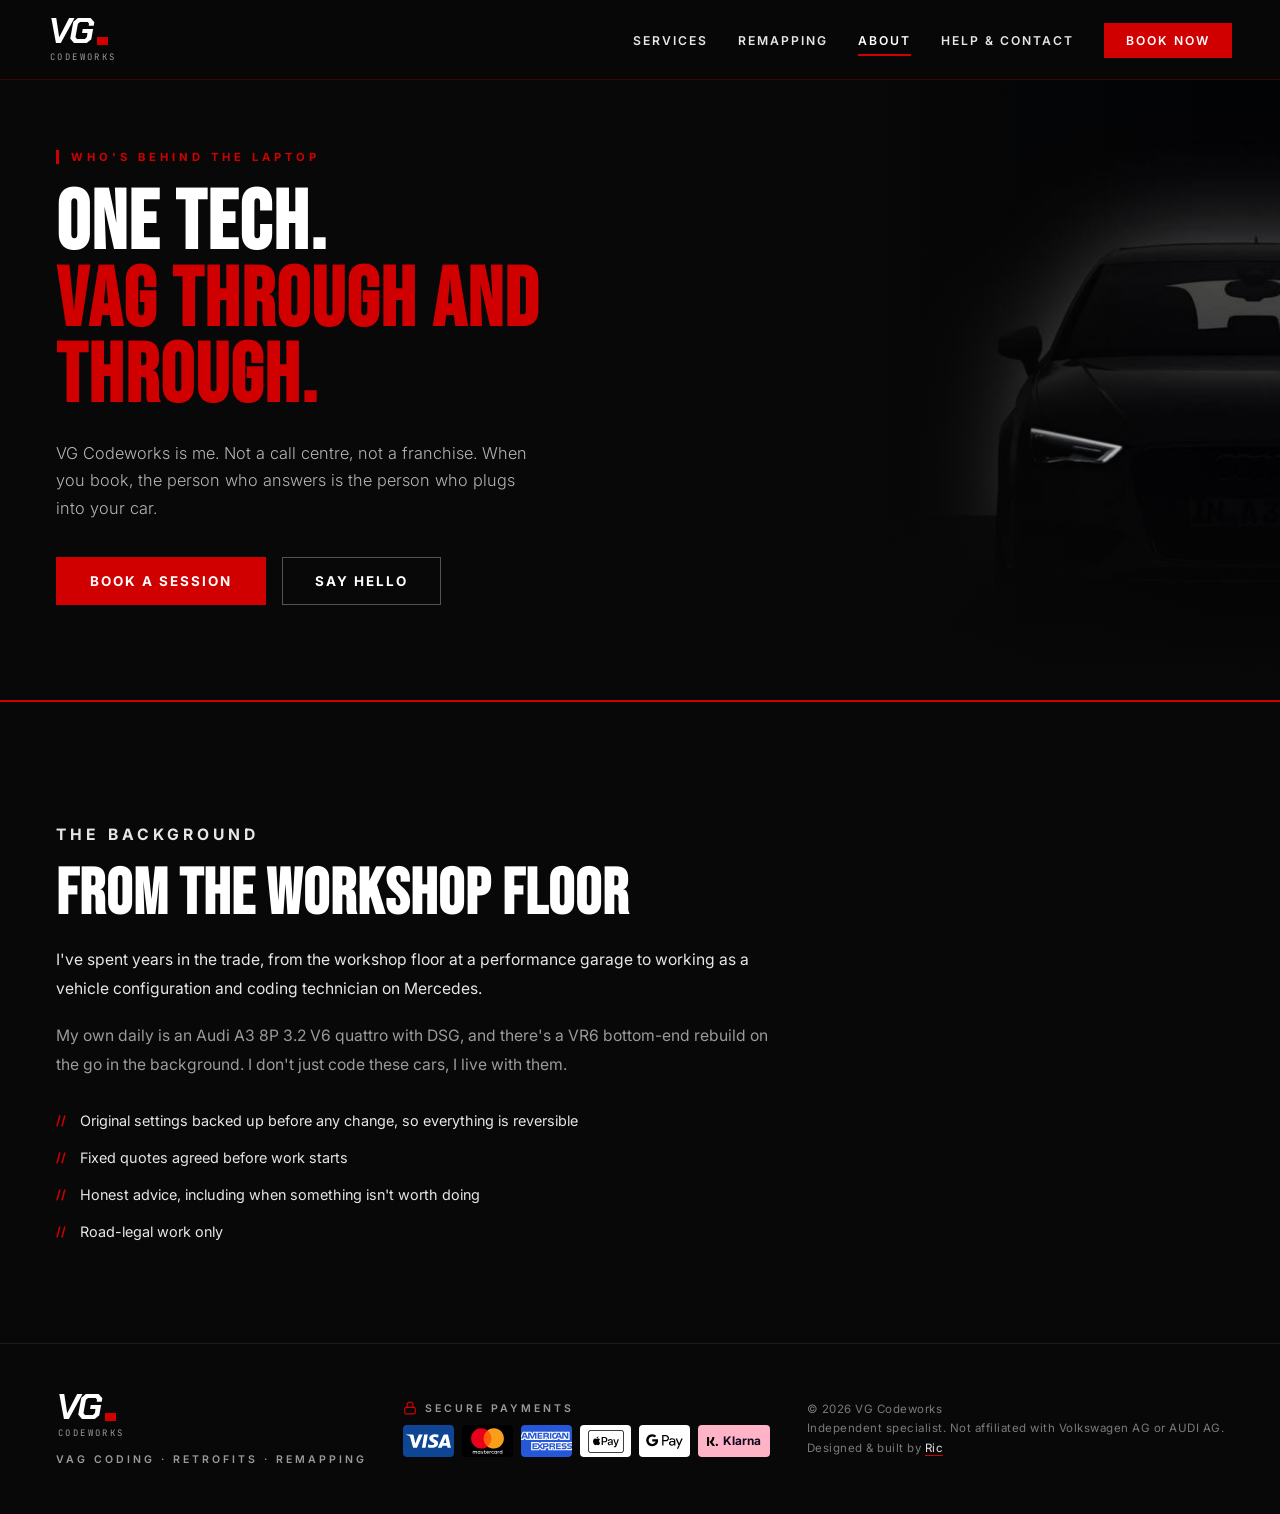
==== about.html @ 69ed5d15 "Add files via upload" ====
<!DOCTYPE html>
<html lang="en-GB">
<head>
<meta charset="UTF-8">
<meta name="viewport" content="width=device-width, initial-scale=1.0">
<title>About | VG Codeworks</title>
<meta name="description" content="One hands-on VAG technician based in Orpington. Workshop and coding background, honest advice, road-legal work only.">
<meta name="theme-color" content="#080808">
<!-- EDIT: replace the domain once purchased -->
<link rel="canonical" href="https://www.vgcodeworks.co.uk/about.html">
<meta property="og:title" content="About | VG Codeworks">
<meta property="og:description" content="One hands-on VAG technician based in Orpington. Workshop and coding background, honest advice, road-legal work only.">
<meta property="og:type" content="website">
<link rel="icon" href="data:image/svg+xml,%3Csvg xmlns='http://www.w3.org/2000/svg' viewBox='0 0 64 64'%3E%3Crect width='64' height='64' fill='%23080808'/%3E%3Ctext x='7' y='45' font-family='Arial Black,Arial' font-weight='900' font-style='italic' font-size='32' letter-spacing='-2' fill='%23fff'%3EVG%3C/text%3E%3Crect x='49' y='38' width='9' height='7' fill='%23d10000'/%3E%3C/svg%3E">
<link rel="preconnect" href="https://fonts.googleapis.com">
<link rel="preconnect" href="https://fonts.gstatic.com" crossorigin>
<link href="https://fonts.googleapis.com/css2?family=Bebas+Neue&family=Chakra+Petch:ital,wght@1,700&family=Inter:wght@300;400;600;700&family=JetBrains+Mono:wght@500&display=swap" rel="stylesheet">
<link rel="stylesheet" href="styles.css">
</head>
<body>

<nav>
  <a href="index.html" class="logo" aria-label="VG Codeworks home"><span class="logo-mark">VG<i></i></span><span class="logo-word">CODEWORKS</span></a>
  <button class="menu-btn" aria-expanded="false" aria-controls="nav-links">Menu</button>
  <ul class="nav-links" id="nav-links">
    <li><a href="services.html">Services</a></li>
    <li><a href="remapping.html">Remapping</a></li>
    <li><a href="about.html" aria-current="page">About</a></li>
    <li><a href="contact.html">Help &amp; Contact</a></li>
    <li><a href="book.html" class="nav-cta">Book Now</a></li>
  </ul>
</nav>

<main>
<header class="page-hero portrait" style="background-image: url('images/garage-silhouette.jpg'); background-position: right center">
  <div class="page-hero-inner">
    <div class="eyebrow">Who's Behind The Laptop</div>
    <h1 class="hero-title">ONE TECH.<br><span class="r">VAG THROUGH AND THROUGH.</span></h1>
    <p class="hero-sub">VG Codeworks is me. Not a call centre, not a franchise. When you book, the person who answers is the person who plugs into your car.</p>
    <div class="hero-actions"><a href="book.html" class="btn btn-primary">Book a Session</a><a href="contact.html" class="btn btn-ghost">Say Hello</a></div>
  </div>
</header>

<section class="bg-black">
  <div class="prose reveal">
    <p class="kicker">The Background</p>
    <h2 class="section-title">From the Workshop Floor</h2>
    <!-- EDIT: add a photo of you and your A3 here when you have one -->
    <p>I've spent years in the trade, from the workshop floor at a performance garage to working as a vehicle configuration and coding technician on Mercedes.</p>
    <p class="muted">My own daily is an Audi A3 8P 3.2 V6 quattro with DSG, and there's a VR6 bottom-end rebuild on the go in the background. I don't just code these cars, I live with them.</p>
    <ul class="creds">
      <li>Original settings backed up before any change, so everything is reversible</li>
      <li>Fixed quotes agreed before work starts</li>
      <li>Honest advice, including when something isn't worth doing</li>
      <li>Road-legal work only</li>
    </ul>
  </div>
</section>
</main>

<footer>
  <div>
    <a href="index.html" class="logo" aria-label="VG Codeworks home"><span class="logo-mark">VG<i></i></span><span class="logo-word">CODEWORKS</span></a>
    <div class="footer-tagline">VAG Coding · Retrofits · Remapping</div>
  </div>
  <!-- EDIT: only list the methods switched on in your Stripe account -->
  <div class="footer-pay">
    <p class="footer-pay-label"><svg viewBox="0 0 24 24" aria-hidden="true"><rect x="3" y="11" width="18" height="11" rx="2"/><path d="M7 11V7a5 5 0 0 1 10 0v4"/></svg>Secure payments</p>
    <ul class="pay-chips" aria-label="Accepted payment methods">
      <li><img class="pay-card" src="images/pay/visa.svg" alt="Visa" width="51" height="32"></li>
      <li><img class="pay-card" src="images/pay/mastercard.svg" alt="Mastercard" width="51" height="32"></li>
      <li><img class="pay-card" src="images/pay/amex.svg" alt="American Express" width="51" height="32"></li>
      <li class="pay-chip"><img src="images/pay/applepay.svg" alt="Apple Pay" width="36" height="23"></li>
      <li class="pay-chip gpay"><img src="images/pay/googlepay.svg" alt="Google Pay" width="38" height="15"></li>
      <li class="pay-chip klarna"><img src="images/pay/klarna.svg" alt="" width="12" height="12">Klarna</li>
    </ul>
  </div>
  <div class="footer-copy">© <span class="yr"></span> VG Codeworks<br>Independent specialist. Not affiliated with Volkswagen AG or AUDI AG.<br>Designed &amp; built by <a href="https://ric-lee.co.uk" target="_blank" rel="noopener">Ric</a></div>
</footer>

<script src="main.js"></script>
</body>
</html>
---- styles.css ----
/* VG Codeworks — shared styles */
*, *::before, *::after { box-sizing: border-box; margin: 0; padding: 0; }

:root {
  --black: #080808;
  --charcoal: #121212;
  --mid: #1b1b1b;
  --line: #262626;
  --red: #d10000;
  --red-bright: #ff1a1a;
  --white: #ffffff;
  --grey: #9a9a9a;
  --light: #e6e6e6;
  --mono: 'JetBrains Mono', ui-monospace, monospace;
}

html { scroll-behavior: smooth; }
body { background: var(--black); color: var(--white); font-family: 'Inter', system-ui, sans-serif; overflow-x: hidden; -webkit-font-smoothing: antialiased; }
a { color: inherit; }
img { max-width: 100%; display: block; }
:focus-visible { outline: 2px solid var(--red); outline-offset: 3px; }

/* ── LOGO: italic VG + cursor, CODEWORKS underneath ── */
.logo { display: inline-flex; flex-direction: column; align-items: flex-start; gap: 6px; text-decoration: none; color: var(--white); }
.logo-mark { display: inline-flex; align-items: flex-end; gap: 5px; font-family: 'Chakra Petch', sans-serif; font-weight: 700; font-style: italic; font-size: 2.3rem; line-height: 0.78; letter-spacing: -2px; }
.logo-mark i { display: inline-block; width: 11px; height: 8px; background: var(--red); animation: blink 1.1s steps(1) infinite; }
.logo-word { font-family: var(--mono); font-size: 0.56rem; letter-spacing: 2.4px; color: var(--grey); padding-left: 2px; }
@keyframes blink { 50% { opacity: 0; } }

/* ── NAV ── */
nav {
  position: fixed; top: 0; left: 0; right: 0; z-index: 100;
  display: flex; align-items: center; justify-content: space-between;
  padding: 16px 48px;
  background: rgba(8,8,8,0.9); backdrop-filter: blur(12px);
  border-bottom: 1px solid rgba(209,0,0,0.25);
}
.nav-links { display: flex; gap: 30px; list-style: none; align-items: center; }
.nav-links a { color: var(--light); text-decoration: none; font-size: 0.76rem; font-weight: 600; letter-spacing: 2px; text-transform: uppercase; transition: color 0.2s; padding: 6px 0; border-bottom: 2px solid transparent; }
.nav-links a:hover { color: var(--red); }
.nav-links a[aria-current="page"] { color: var(--white); border-bottom-color: var(--red); }
.nav-links a.nav-cta { background: var(--red); color: var(--white); padding: 10px 22px; border: none; }
.nav-links a.nav-cta:hover { background: var(--red-bright); }
.menu-btn { display: none; background: none; border: 1px solid #333; color: var(--white); padding: 10px 14px; font: 600 0.75rem 'Inter'; letter-spacing: 2px; text-transform: uppercase; cursor: pointer; }

/* ── BUTTONS ── */
.btn { display: inline-block; text-decoration: none; cursor: pointer; border: none; font: 700 0.84rem 'Inter', sans-serif; letter-spacing: 2px; text-transform: uppercase; padding: 16px 34px; transition: background 0.2s, transform 0.15s, border-color 0.2s, color 0.2s; }
.btn-primary { background: var(--red); color: var(--white); }
.btn-primary:hover { background: var(--red-bright); transform: translateY(-2px); }
.btn-ghost { background: transparent; color: var(--white); border: 1px solid rgba(255,255,255,0.3); padding: 15px 32px; }
.btn-ghost:hover { border-color: var(--red); color: var(--red); }
.btn-dark { background: var(--black); color: var(--white); }
.btn-dark:hover { background: #1c1c1c; }

/* ── SHARED TEXT ── */
.eyebrow { display: inline-block; font-size: 0.7rem; font-weight: 700; letter-spacing: 4px; text-transform: uppercase; color: var(--red); border-left: 3px solid var(--red); padding-left: 12px; margin-bottom: 22px; }
.hero-title { font-family: 'Bebas Neue', sans-serif; font-size: clamp(3.6rem, 8vw, 7.2rem); line-height: 0.92; letter-spacing: 2px; margin-bottom: 24px; }
.hero-title .r { color: var(--red); }
.hero-sub { font-size: 1.02rem; font-weight: 300; color: #b5b5b5; max-width: 480px; line-height: 1.7; margin-bottom: 34px; }
.hero-actions { display: flex; gap: 16px; flex-wrap: wrap; }
.hero-meta { display: flex; gap: 22px; flex-wrap: wrap; margin-top: 36px; font-size: 0.74rem; font-weight: 600; letter-spacing: 1.5px; text-transform: uppercase; color: var(--grey); }
.hero-meta span::before { content: '■ '; color: var(--red); font-size: 0.6rem; vertical-align: 2px; }

section { padding: 100px 56px; }
.section-header { margin-bottom: 56px; max-width: 760px; }
.kicker { font-size: 0.68rem; font-weight: 700; letter-spacing: 4px; text-transform: uppercase; color: var(--red); margin-bottom: 14px; }
.section-title { font-family: 'Bebas Neue', sans-serif; font-size: clamp(2.8rem, 5vw, 4.6rem); letter-spacing: 1px; line-height: 1; }
.section-lead { color: var(--grey); font-size: 0.95rem; line-height: 1.75; margin-top: 18px; }

/* ── HOME HERO: one fixed full-bleed image ── */
.hero { position: relative; min-height: 100vh; display: flex; align-items: center; overflow: hidden; background-color: var(--black); background-size: cover; background-repeat: no-repeat; }
.hero::before {
  content: ''; position: absolute; inset: 0;
  background:
    linear-gradient(90deg, rgba(8,8,8,0.96) 0%, rgba(8,8,8,0.82) 34%, rgba(8,8,8,0.25) 68%, rgba(8,8,8,0.1) 100%),
    linear-gradient(0deg, #080808 0%, rgba(8,8,8,0) 28%);
}
.hero-inner { position: relative; z-index: 2; width: 100%; max-width: 760px; padding: 130px 56px 90px; }

/* ── INNER PAGE HERO: full-width background image ── */
.page-hero {
  position: relative; min-height: 78vh; display: flex; align-items: center; overflow: hidden;
  padding: 140px 56px 90px;
  background-color: var(--black); background-size: cover; background-repeat: no-repeat;
  border-bottom: 2px solid var(--red);
}
/* Portrait photos: full height on the right, so they stay sharp on wide screens */
.page-hero.portrait { background-size: auto 100%; }
.page-hero::before {
  content: ''; position: absolute; inset: 0;
  background:
    linear-gradient(90deg, rgba(8,8,8,0.97) 0%, rgba(8,8,8,0.86) 36%, rgba(8,8,8,0.35) 68%, rgba(8,8,8,0.12) 100%),
    linear-gradient(0deg, rgba(8,8,8,0.9) 0%, rgba(8,8,8,0) 32%);
}
.page-hero.portrait::before {
  background:
    linear-gradient(90deg, rgba(8,8,8,1) 0%, rgba(8,8,8,0.97) 62%, rgba(8,8,8,0.6) 76%, rgba(8,8,8,0.08) 94%),
    linear-gradient(0deg, rgba(8,8,8,0.9) 0%, rgba(8,8,8,0) 32%);
}
.page-hero-inner { position: relative; z-index: 2; max-width: 720px; }
.page-hero .hero-title { font-size: clamp(3.2rem, 6.5vw, 6rem); }

/* ── IMAGE BAND: full-width section with a photo behind ── */
.img-band { position: relative; padding: 110px 56px; background-color: var(--black); background-size: cover; background-repeat: no-repeat; display: flex; align-items: center; justify-content: space-between; gap: 40px; flex-wrap: wrap; overflow: hidden; }
.img-band::before { content: ''; position: absolute; inset: 0; background: linear-gradient(90deg, rgba(8,8,8,0.94) 0%, rgba(8,8,8,0.78) 50%, rgba(120,0,0,0.55) 100%); }
.img-band > * { position: relative; z-index: 1; }
.band-title { font-family: 'Bebas Neue', sans-serif; font-size: clamp(2.4rem, 4vw, 4.4rem); line-height: 1; letter-spacing: 1px; }
.band-title span { color: var(--red); }
.band-sub { font-size: 0.92rem; color: rgba(255,255,255,0.8); margin-top: 12px; font-weight: 300; }

/* ── BRANDS STRIP ── */
.brands { background: var(--charcoal); border-top: 2px solid var(--red); border-bottom: 1px solid #1d1d1d; padding: 20px 56px; display: flex; align-items: center; gap: 18px; flex-wrap: wrap; }
.brands-label { font-size: 0.65rem; font-weight: 700; letter-spacing: 3px; text-transform: uppercase; color: var(--grey); }
.brand-tags { display: flex; gap: 10px; flex-wrap: wrap; }
.brand-tag { font-size: 0.72rem; font-weight: 700; letter-spacing: 2px; text-transform: uppercase; color: var(--light); padding: 4px 12px; border: 1px solid #333; }

/* ── CARDS ── */
.services-grid { display: grid; grid-template-columns: repeat(auto-fit, minmax(250px, 1fr)); gap: 2px; }
.service-card { background: var(--charcoal); padding: 44px 34px; border-top: 3px solid transparent; position: relative; overflow: hidden; transition: border-color 0.25s, background 0.25s; text-decoration: none; display: block; }
.service-card::before { content: ''; position: absolute; bottom: 0; left: 0; width: 0; height: 2px; background: var(--red); transition: width 0.3s ease; }
.service-card:hover { border-color: var(--red); background: #171717; }
.service-card:hover::before { width: 100%; }
.service-number { font-family: 'Bebas Neue', sans-serif; font-size: 3.4rem; color: rgba(209,0,0,0.22); line-height: 1; margin-bottom: 14px; }
.service-name { font-family: 'Bebas Neue', sans-serif; font-size: 1.9rem; letter-spacing: 1px; margin-bottom: 12px; }
.service-desc { font-size: 0.86rem; color: var(--grey); line-height: 1.75; }
.service-tag { display: inline-block; margin-top: 20px; font-size: 0.65rem; font-weight: 700; letter-spacing: 2px; text-transform: uppercase; color: var(--red); }

/* Coding menu */
.menu-grid { display: grid; grid-template-columns: repeat(auto-fit, minmax(300px, 1fr)); gap: 24px; }
.menu-col { background: var(--black); border: 1px solid var(--line); padding: 30px 28px; }
.menu-col h3 { font-family: 'Bebas Neue', sans-serif; font-size: 1.6rem; letter-spacing: 1px; margin-bottom: 16px; display: flex; justify-content: space-between; align-items: baseline; }
.menu-col h3 small { font-family: 'Inter'; font-size: 0.62rem; letter-spacing: 2px; color: var(--red); font-weight: 700; }
.menu-list { list-style: none; }
.menu-list li { display: flex; justify-content: space-between; align-items: flex-start; gap: 14px; padding: 12px 0; border-bottom: 1px dashed #262626; font-size: 0.88rem; color: var(--light); }
.menu-list li:last-child { border-bottom: none; }
.menu-list li > span:first-child { display: flex; flex-direction: column; gap: 3px; }
.menu-list li small { font-size: 0.75rem; color: var(--grey); line-height: 1.45; }
.menu-list .price { font-family: var(--mono); font-size: 0.82rem; color: var(--white); white-space: nowrap; padding-top: 1px; }
.menu-note { margin-top: 28px; font-size: 0.8rem; color: var(--grey); line-height: 1.7; }

/* Stages */
.stages-grid { display: grid; grid-template-columns: repeat(2, minmax(0, 1fr)); gap: 24px; }
.stage-card { background: var(--mid); padding: 40px 34px; position: relative; border-left: 3px solid var(--red); transition: transform 0.2s; }
.stage-card:hover { transform: translateY(-4px); }
.stage-label { font-family: 'Bebas Neue', sans-serif; font-size: 4rem; color: rgba(255,255,255,0.06); position: absolute; top: 12px; right: 22px; line-height: 1; }
.stage-badge { display: inline-block; background: var(--red); font-size: 0.65rem; font-weight: 700; letter-spacing: 3px; text-transform: uppercase; padding: 4px 12px; margin-bottom: 18px; }
.stage-title { font-family: 'Bebas Neue', sans-serif; font-size: 2rem; margin-bottom: 12px; letter-spacing: 1px; }
.stage-desc { font-size: 0.86rem; color: var(--grey); line-height: 1.75; }
.stage-gains { margin-top: 20px; display: flex; flex-direction: column; gap: 6px; }
.stage-gain { font-size: 0.8rem; font-weight: 600; color: var(--red); }
.notice { margin-top: 32px; background: var(--charcoal); border: 1px solid var(--line); border-left: 3px solid var(--red); padding: 22px 26px; font-size: 0.86rem; color: var(--light); line-height: 1.75; }
.notice strong { color: var(--white); }

/* Process */
.steps { display: grid; grid-template-columns: repeat(4, minmax(0, 1fr)); gap: 2px; counter-reset: step; }
.step { background: var(--charcoal); padding: 34px 28px; counter-increment: step; }
.step::before { content: '0' counter(step); display: block; font-family: 'Bebas Neue'; font-size: 2.6rem; color: var(--red); line-height: 1; margin-bottom: 14px; }
.step h3 { font-family: 'Bebas Neue'; font-size: 1.45rem; font-weight: 400; letter-spacing: 1px; margin-bottom: 8px; }
.step p { font-size: 0.84rem; color: var(--grey); line-height: 1.7; }

/* About */
.prose p { color: var(--light); font-size: 0.98rem; line-height: 1.85; margin-top: 18px; max-width: 720px; }
.prose p.muted { color: var(--grey); }
.creds { list-style: none; margin-top: 30px; display: flex; flex-direction: column; gap: 14px; }
.creds li { display: flex; gap: 14px; font-size: 0.9rem; color: var(--light); line-height: 1.6; }
.creds li::before { content: '//'; color: var(--red); font-weight: 700; font-size: 0.78rem; padding-top: 2px; flex-shrink: 0; }

/* Book & pay */
.book-grid { display: grid; grid-template-columns: repeat(auto-fit, minmax(270px, 1fr)); gap: 24px; }
.book-card { background: var(--black); border: 1px solid var(--line); padding: 32px 28px; display: flex; flex-direction: column; gap: 14px; transition: border-color 0.2s; }
.book-card:hover { border-color: var(--red); }
.book-card.featured { border-top: 3px solid var(--red); }
.book-meta { display: flex; justify-content: space-between; font-family: var(--mono); font-size: 0.72rem; letter-spacing: 1px; color: var(--grey); }
.book-card h3 { font-family: 'Bebas Neue', sans-serif; font-weight: 400; font-size: 2rem; letter-spacing: 1px; line-height: 1; }
.book-price { font-family: 'Bebas Neue', sans-serif; font-size: 2.6rem; color: var(--red); line-height: 1; }
.book-price small { font-family: 'Inter'; font-size: 0.75rem; color: var(--grey); letter-spacing: 0.5px; margin-left: 6px; }
.book-card ul { list-style: none; display: flex; flex-direction: column; gap: 8px; flex-grow: 1; }
.book-card li { font-size: 0.86rem; color: var(--light); line-height: 1.5; display: flex; gap: 10px; }
.book-card li::before { content: '//'; color: var(--red); font-weight: 700; font-size: 0.75rem; flex-shrink: 0; padding-top: 2px; }
.book-card .btn { text-align: center; margin-top: 6px; }
.book-flag { align-self: flex-start; background: var(--red); color: var(--white); font-size: 0.62rem; font-weight: 700; letter-spacing: 2px; text-transform: uppercase; padding: 4px 10px; }
.sub-head { font-family: 'Bebas Neue', sans-serif; font-weight: 400; font-size: 1.7rem; letter-spacing: 1px; color: var(--light); margin: 0 0 20px; }
.book-grid + .sub-head { margin-top: 56px; }
.pay-trust { margin-top: 32px; display: flex; flex-wrap: wrap; gap: 14px 32px; align-items: center; font-size: 0.84rem; color: var(--grey); }
.pay-trust span { display: inline-flex; align-items: center; gap: 8px; }
.pay-trust svg { width: 18px; height: 18px; stroke: var(--red); fill: none; stroke-width: 2; flex-shrink: 0; }
.pay-methods { margin-top: 18px; }

/* Reviews */
.reviews-wrap { display: grid; grid-template-columns: 1.2fr 0.8fr; gap: 24px; }
.review-empty { background: var(--black); border: 1px dashed #333; padding: 40px 34px; }
.review-empty h3 { font-family: 'Bebas Neue'; font-weight: 400; font-size: 2rem; letter-spacing: 1px; margin-bottom: 10px; }
.review-empty p { color: var(--grey); font-size: 0.9rem; line-height: 1.75; }
.review-side { background: var(--black); border-top: 2px solid var(--red); padding: 34px 30px; display: flex; flex-direction: column; justify-content: space-between; gap: 22px; }
.review-side p { font-size: 0.9rem; color: var(--light); line-height: 1.7; }

/* FAQ */
.faq-list { max-width: 860px; border-top: 1px solid var(--line); }
details { border-bottom: 1px solid var(--line); }
summary { cursor: pointer; list-style: none; padding: 22px 0; display: flex; justify-content: space-between; gap: 20px; font-weight: 600; font-size: 0.98rem; }
summary::-webkit-details-marker { display: none; }
summary::after { content: '+'; color: var(--red); font-size: 1.4rem; line-height: 1; transition: transform 0.2s; }
details[open] summary::after { transform: rotate(45deg); }
details p { color: var(--grey); font-size: 0.92rem; line-height: 1.8; padding: 0 0 24px; max-width: 760px; }

/* Contact */
.contact { display: grid; grid-template-columns: minmax(0, 0.9fr) minmax(0, 1.1fr); gap: 72px; align-items: start; }
.contact-detail { display: flex; gap: 18px; margin-top: 30px; align-items: flex-start; }
.contact-icon { width: 44px; height: 44px; background: var(--red); display: flex; align-items: center; justify-content: center; flex-shrink: 0; }
.contact-icon svg { width: 20px; height: 20px; stroke: #fff; fill: none; stroke-width: 2; }
.contact-detail-text { font-size: 0.9rem; color: var(--grey); line-height: 1.6; }
.contact-detail-text strong { display: block; color: var(--white); font-weight: 600; margin-bottom: 2px; }
.contact-detail-text a { color: var(--light); text-decoration: none; }
.contact-detail-text a:hover { color: var(--red); }
form { display: flex; flex-direction: column; gap: 16px; }
.form-row { display: grid; grid-template-columns: 1fr 1fr; gap: 16px; }
.field { display: flex; flex-direction: column; gap: 6px; }
.field label { font-size: 0.68rem; font-weight: 700; letter-spacing: 2px; text-transform: uppercase; color: var(--grey); }
.field input, .field select, .field textarea { background: var(--black); border: 1px solid #2a2a2a; color: var(--white); padding: 14px 16px; font: 0.9rem 'Inter', sans-serif; outline: none; transition: border-color 0.2s; -webkit-appearance: none; border-radius: 0; }
.field input:focus, .field select:focus, .field textarea:focus { border-color: var(--red); }
.field select option { background: #1a1a1a; }
.field textarea { resize: vertical; min-height: 120px; }
.form-status { font-size: 0.84rem; color: var(--grey); min-height: 1.2em; }
.hp { position: absolute; left: -9999px; }

/* Section backgrounds */
.bg-black { background: var(--black); }
.bg-charcoal { background: var(--charcoal); }

/* ── FOOTER ── */
footer { background: var(--black); border-top: 1px solid #1c1c1c; padding: 48px 56px; display: flex; align-items: center; justify-content: space-between; flex-wrap: wrap; gap: 28px; }
.footer-tagline { font-size: 0.66rem; font-weight: 600; letter-spacing: 3px; text-transform: uppercase; color: var(--grey); margin-top: 14px; }
/* Accepted payments */
.footer-pay { display: flex; flex-direction: column; gap: 10px; }
.footer-pay-label { display: flex; align-items: center; gap: 8px; font-size: 0.66rem; font-weight: 600; letter-spacing: 3px; text-transform: uppercase; color: var(--grey); }
.footer-pay-label svg { width: 14px; height: 14px; stroke: var(--red); fill: none; stroke-width: 2; }
.pay-chips { list-style: none; display: flex; flex-wrap: wrap; gap: 8px; }
.pay-card { display: block; width: 51px; height: 32px; border-radius: 4px; }
.pay-chip {
  display: inline-flex; align-items: center; justify-content: center; gap: 5px;
  width: 51px; height: 32px; background: #ffffff; border-radius: 4px;
}
.pay-chip img { display: block; height: 23px; width: auto; }
.pay-chip.gpay img { height: 15px; }
.pay-chip.klarna { background: #ffb3c7; width: auto; padding: 0 9px; font-family: 'Inter', sans-serif; font-size: 0.74rem; font-weight: 700; color: #0b051d; }
.pay-chip.klarna img { height: 11px; }
.footer-copy { font-size: 0.72rem; color: #7a7a7a; letter-spacing: 0.5px; line-height: 1.7; }
.footer-copy a { color: var(--light); text-decoration: none; border-bottom: 1px solid var(--red); }
.footer-copy a:hover { color: var(--red); }

/* Reveal on scroll */
.reveal { opacity: 0; transform: translateY(18px); transition: opacity 0.6s ease, transform 0.6s ease; }
.reveal.in { opacity: 1; transform: none; }

/* ── RESPONSIVE ── */
@media (max-width: 960px) {
  nav { padding: 12px 20px; }
  .menu-btn { display: block; }
  .nav-links { display: none; position: absolute; top: 100%; left: 0; right: 0; flex-direction: column; gap: 0; background: #0b0b0b; border-bottom: 1px solid var(--line); }
  .nav-links.open { display: flex; }
  .nav-links li { width: 100%; }
  .nav-links a, .nav-links a.nav-cta { display: block; padding: 16px 20px; border: none; border-top: 1px solid #1a1a1a; }
  .nav-links a[aria-current="page"] { border-left: 3px solid var(--red); }
  .hero { align-items: flex-end; }
  .hero::before { background: linear-gradient(0deg, rgba(8,8,8,0.97) 0%, rgba(8,8,8,0.85) 45%, rgba(8,8,8,0.3) 100%); }
  .hero-inner { padding: 120px 20px 64px; }
  .page-hero { min-height: 86vh; align-items: flex-end; padding: 120px 20px 64px; }
  .page-hero.portrait { background-size: cover; background-position: center !important; }
  .page-hero::before, .page-hero.portrait::before { background: linear-gradient(0deg, rgba(8,8,8,0.97) 0%, rgba(8,8,8,0.85) 45%, rgba(8,8,8,0.3) 100%); }
  .brands, section, .img-band, footer { padding-left: 20px; padding-right: 20px; }
  section, .img-band { padding-top: 72px; padding-bottom: 72px; }
  .stages-grid, .contact, .reviews-wrap { grid-template-columns: 1fr; gap: 40px; }
  .steps { grid-template-columns: 1fr 1fr; }
  .form-row { grid-template-columns: 1fr; }
  .img-band { flex-direction: column; align-items: flex-start; }
  .img-band::before { background: rgba(8,8,8,0.85); }
  footer { flex-direction: column; align-items: flex-start; }
}
@media (max-width: 520px) { .steps { grid-template-columns: 1fr; } }
@media (prefers-reduced-motion: reduce) {
  *, *::before, *::after { transition: none !important; animation: none !important; }
  .reveal { opacity: 1; transform: none; }
  html { scroll-behavior: auto; }
}

/* ── Contact channels ── */
.contact-icon svg.fill { fill: #fff; stroke: none; }
.channel-pick { border: none; margin: 0 0 4px; padding: 0; }
.channel-pick legend { font-size: 0.68rem; font-weight: 700; letter-spacing: 2px; text-transform: uppercase; color: var(--grey); margin-bottom: 8px; }
.channel-options { display: grid; grid-template-columns: repeat(3, minmax(0, 1fr)); gap: 8px; }
.channel { position: relative; cursor: pointer; }
.channel input { position: absolute; opacity: 0; inset: 0; margin: 0; cursor: pointer; }
.channel span {
  display: flex; align-items: center; justify-content: center; gap: 8px; min-height: 48px; padding: 0 10px;
  background: var(--black); border: 1px solid #2a2a2a; color: var(--light);
  font-size: 0.82rem; font-weight: 600; letter-spacing: 0.5px; transition: border-color 0.2s, background 0.2s;
}
.channel span svg { width: 18px; height: 18px; flex-shrink: 0; fill: none; stroke: currentColor; stroke-width: 2; }
.channel span svg.fill { fill: currentColor; stroke: none; }
.channel:hover span { border-color: #444; }
.channel input:checked + span { border-color: var(--red); background: rgba(209,0,0,0.12); color: var(--white); }
.channel input:focus-visible + span { outline: 2px solid var(--red); outline-offset: 2px; }

/* ── Discount code box ── */
.code-box { display: flex; flex-direction: column; gap: 8px; max-width: 460px; margin-bottom: 48px; }
.code-box label { font-size: 0.68rem; font-weight: 700; letter-spacing: 2px; text-transform: uppercase; color: var(--grey); }
.code-row { display: flex; gap: 8px; }
.code-row input { flex: 1; min-width: 0; background: var(--black); border: 1px solid #2a2a2a; color: var(--white); padding: 0 16px; height: 50px; font: 600 0.9rem var(--mono); letter-spacing: 2px; text-transform: uppercase; border-radius: 0; outline: none; }
.code-row input:focus { border-color: var(--red); }
.code-row .btn { padding: 0 24px; height: 50px; }
.code-status { font-size: 0.82rem; color: #5ad17a; min-height: 1.2em; }
#f-code { font-family: var(--mono); letter-spacing: 2px; text-transform: uppercase; }

/* ── Promo bar ── */
.promo-bar {
  position: fixed; top: 0; left: 0; right: 0; z-index: 101; height: 38px;
  display: flex; align-items: center; justify-content: center; gap: 8px; padding: 0 16px;
  background: var(--red); color: #fff; font-size: 0.8rem; font-weight: 600; text-align: center;
}
.promo-bar button { background: #fff; color: var(--red); border: none; cursor: pointer; font: 700 0.76rem var(--mono); letter-spacing: 1.5px; padding: 4px 10px; min-height: 28px; }
body.has-promo nav { top: 38px; }
@media (max-width: 520px) {
  .channel-options { grid-template-columns: 1fr; }
  .promo-bar { font-size: 0.72rem; }
}

[hidden] { display: none !important; }

/* ── Number plate input ── */
.plate-row { display: flex; gap: 10px; align-items: stretch; }
.plate {
  flex: 1; min-width: 0; display: flex; align-items: stretch; height: 56px;
  background: #f7c600; border: 2px solid #111; border-radius: 6px; overflow: hidden;
  box-shadow: inset 0 0 0 2px rgba(255,255,255,0.35);
}
.plate-band { width: 34px; flex-shrink: 0; background: #0b3d91; color: #fff; display: flex; align-items: flex-end; justify-content: center; padding-bottom: 6px; font: 700 0.72rem 'Inter', sans-serif; }
.plate input {
  flex: 1; min-width: 0; border: none; background: transparent; outline: none; color: #111; text-align: center;
  font: 700 1.6rem 'Inter', Arial, sans-serif; letter-spacing: 3px; text-transform: uppercase; padding: 0 8px;
}
.plate input::placeholder { color: rgba(17,17,17,0.45); letter-spacing: 2px; font-size: 1.1rem; }
.plate:focus-within { box-shadow: 0 0 0 3px var(--red); }
.plate-lg { height: 68px; }
.plate-lg input { font-size: 2rem; }
.plate-btn { padding: 0 26px; min-height: 56px; }
.plate-result { margin-top: 12px; }
.veh-card { display: flex; justify-content: space-between; align-items: center; gap: 16px; flex-wrap: wrap; background: var(--black); border: 1px solid var(--line); border-left: 3px solid var(--red); padding: 16px 18px; }
.veh-main { display: flex; flex-direction: column; gap: 3px; }
.veh-main strong { font-size: 1.05rem; }
.veh-main span { font-size: 0.82rem; color: var(--grey); }
.veh-badge { font-size: 0.7rem; font-weight: 700; letter-spacing: 1px; text-transform: uppercase; padding: 6px 10px; border: 1px solid #333; color: var(--light); }
.veh-badge.ok { border-color: var(--red); color: #fff; background: rgba(209,0,0,0.15); }
.veh-actions { display: flex; flex-wrap: wrap; gap: 10px; margin-top: 12px; }
.veh-actions .btn { padding: 12px 20px; font-size: 0.74rem; }
.veh-msg { font-size: 0.86rem; color: var(--grey); }
.privacy-note { font-size: 0.74rem; color: #777; line-height: 1.6; margin-top: 12px; }

.plate-section { background: var(--charcoal); border-top: 2px solid var(--red); padding: 64px 56px; }
.plate-inner { display: grid; grid-template-columns: minmax(0, 1fr) minmax(0, 1fr); gap: 56px; align-items: center; max-width: 1240px; }
.plate-section .section-title { font-size: clamp(2.4rem, 4vw, 3.6rem); }

/* ── Help tabs ── */
.mode-tabs { display: grid; grid-template-columns: repeat(4, minmax(0, 1fr)); gap: 0; border: 1px solid #2a2a2a; margin-bottom: 4px; }
.mode-tabs button {
  background: var(--black); color: var(--grey); border: none; border-right: 1px solid #2a2a2a; cursor: pointer;
  min-height: 48px; padding: 0 8px; font: 700 0.72rem 'Inter', sans-serif; letter-spacing: 1.5px; text-transform: uppercase;
  transition: background 0.2s, color 0.2s;
}
.mode-tabs button:last-child { border-right: none; }
.mode-tabs button:hover { color: var(--white); }
.mode-tabs button[aria-selected="true"] { background: var(--red); color: var(--white); }
.mode-intro p { font-size: 0.9rem; color: var(--light); line-height: 1.6; }
.field-label { font-size: 0.68rem; font-weight: 700; letter-spacing: 2px; text-transform: uppercase; color: var(--grey); }
.photo-drop { position: relative; display: flex; align-items: center; justify-content: center; min-height: 64px; padding: 12px; border: 1px dashed #3a3a3a; background: var(--black); color: var(--grey); font-size: 0.86rem; text-align: center; cursor: pointer; }
.photo-drop:hover { border-color: var(--red); color: var(--white); }
.photo-drop input { position: absolute; inset: 0; opacity: 0; cursor: pointer; }
.photo-preview { max-height: 180px; width: auto; border: 1px solid var(--line); margin-top: 8px; }
.form-actions { display: flex; gap: 10px; flex-wrap: wrap; }
.form-actions .btn { flex: 1 1 200px; }

/* ── AI answer panel ── */
.ai-panel { background: var(--black); border: 1px solid var(--line); border-top: 3px solid var(--red); padding: 22px 24px; }
.ai-head { display: flex; flex-wrap: wrap; align-items: center; gap: 10px; font-size: 0.78rem; color: var(--grey); margin-bottom: 8px; }
.ai-tag { background: var(--red); color: #fff; font-size: 0.62rem; font-weight: 700; letter-spacing: 2px; text-transform: uppercase; padding: 4px 9px; }
.ai-body h4 { font-family: 'Bebas Neue', sans-serif; font-weight: 400; font-size: 1.35rem; letter-spacing: 1px; color: var(--white); margin: 16px 0 6px; }
.ai-body p, .ai-body li { font-size: 0.9rem; line-height: 1.65; color: var(--light); }
.ai-body ul { padding-left: 18px; display: flex; flex-direction: column; gap: 4px; }
.ai-wait { font-size: 0.88rem; color: var(--grey); }
.ai-shop { display: flex; flex-wrap: wrap; gap: 8px 14px; align-items: center; margin-top: 16px; font-size: 0.84rem; color: var(--grey); }
.ai-shop a { color: var(--white); border-bottom: 1px solid var(--red); text-decoration: none; }
.ai-shop-note { flex-basis: 100%; font-size: 0.76rem; }
.ai-sources { margin-top: 14px; border: none; }
.ai-sources summary { padding: 6px 0; font-size: 0.8rem; color: var(--grey); }
.ai-sources ul { padding-left: 18px; }
.ai-sources a { font-size: 0.8rem; color: var(--light); }
.ai-suggest { width: 100%; height: 64px; border: none; margin-top: 10px; background: transparent; }
.ai-next { margin-top: 14px; font-size: 0.86rem; color: var(--light); }

@media (max-width: 960px) {
  .plate-section { padding: 48px 20px; }
  .plate-inner { grid-template-columns: 1fr; gap: 24px; }
  .mode-tabs { grid-template-columns: repeat(2, minmax(0, 1fr)); }
  .mode-tabs button:nth-child(2) { border-right: none; }
  .mode-tabs button:nth-child(-n+2) { border-bottom: 1px solid #2a2a2a; }
}
@media (max-width: 520px) {
  .plate-row { flex-direction: column; }
  .plate-btn { min-height: 50px; }
}
.contact > *, .plate-inner > * { min-width: 0; }
.plate input { width: 100%; }
@media (max-width: 960px) {
  .contact, .plate-inner { grid-template-columns: minmax(0, 1fr); }
}
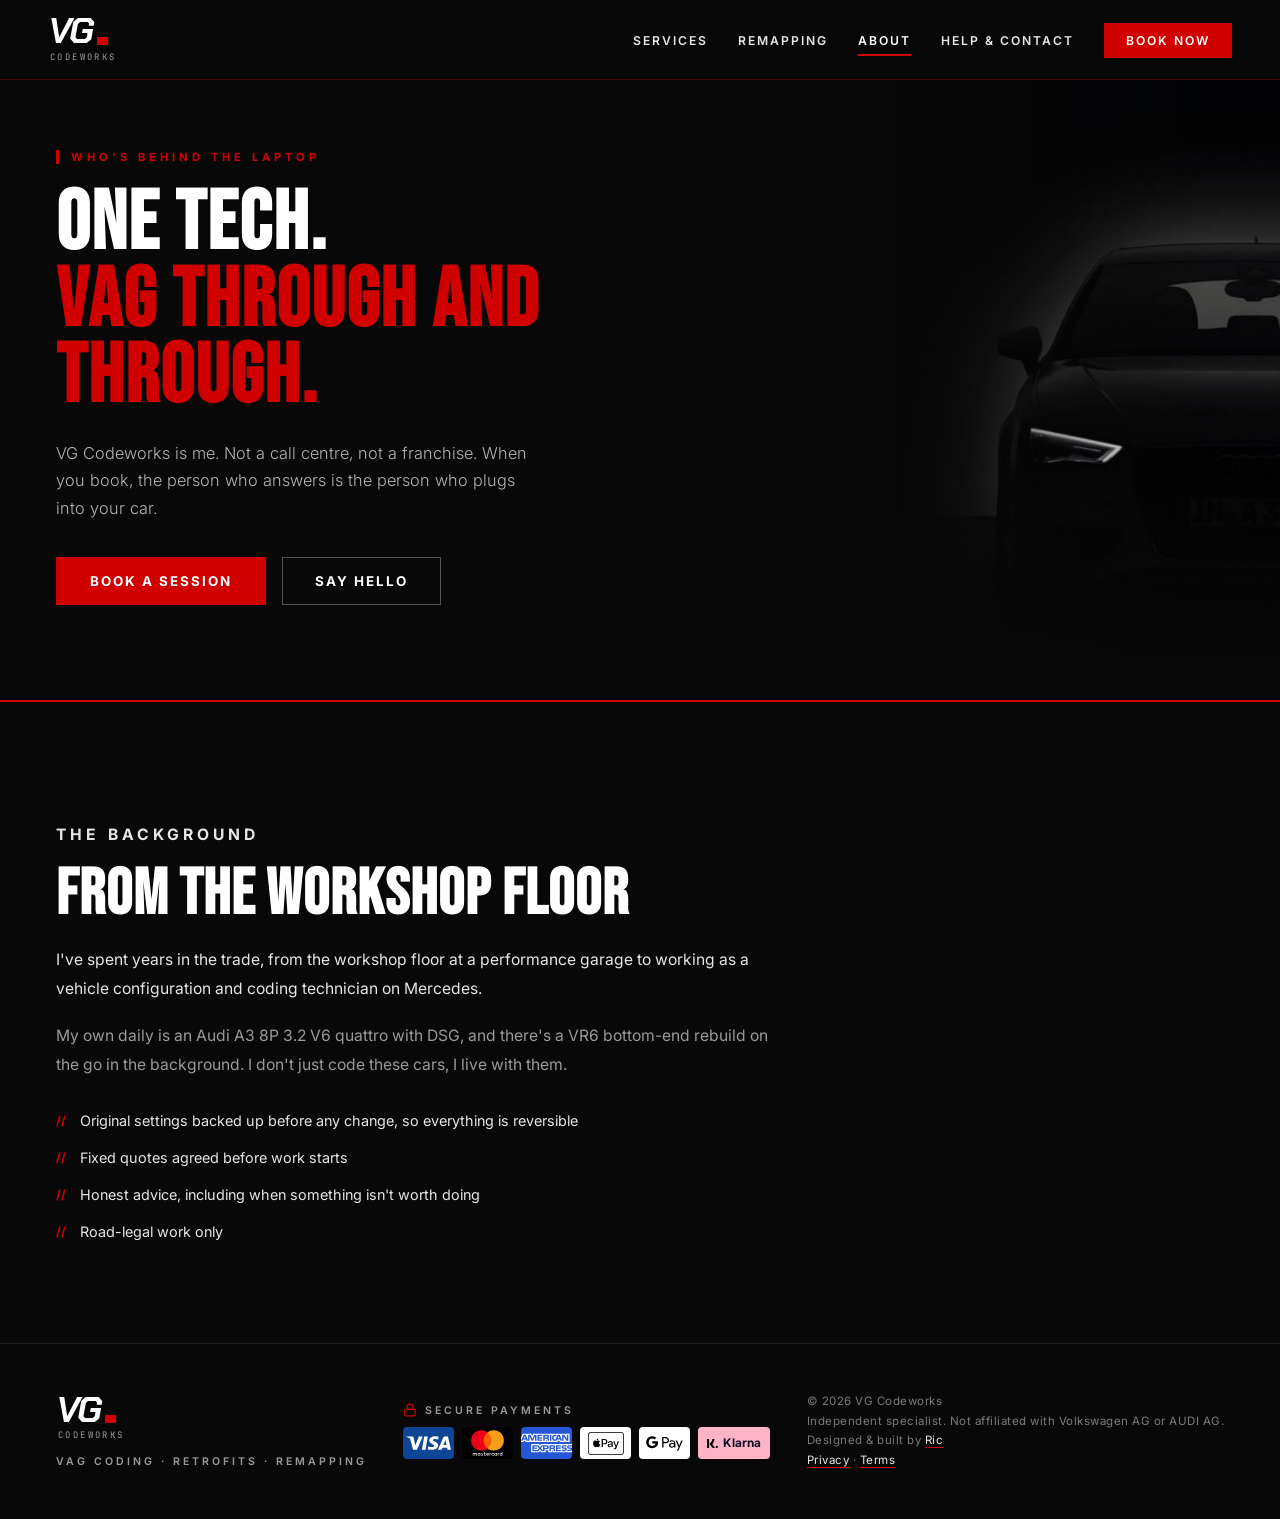
==== commit d8cb7614: "Add files via upload" ====
--- a/about.html
+++ b/about.html
@@ -75,7 +75,7 @@
       <li class="pay-chip klarna"><img src="images/pay/klarna.svg" alt="" width="12" height="12">Klarna</li>
     </ul>
   </div>
-  <div class="footer-copy">© <span class="yr"></span> VG Codeworks<br>Independent specialist. Not affiliated with Volkswagen AG or AUDI AG.<br>Designed &amp; built by <a href="https://ric-lee.co.uk" target="_blank" rel="noopener">Ric</a></div>
+  <div class="footer-copy">© <span class="yr"></span> VG Codeworks<br>Independent specialist. Not affiliated with Volkswagen AG or AUDI AG.<br>Designed &amp; built by <a href="https://ric-lee.co.uk" target="_blank" rel="noopener">Ric</a><br><a href="privacy.html">Privacy</a> · <a href="terms.html">Terms</a></div>
 </footer>
 
 <script src="main.js"></script>
--- a/styles.css
+++ b/styles.css
@@ -412,3 +412,17 @@
 @media (max-width: 960px) {
   .contact, .plate-inner { grid-template-columns: minmax(0, 1fr); }
 }
+.channel-options.two { grid-template-columns: repeat(2, minmax(0, 1fr)); }
+@media (max-width: 520px) { .channel-options.two { grid-template-columns: 1fr; } }
+
+/* ── Legal pages ── */
+.legal-hero { padding: 150px 56px 56px; border-bottom: 2px solid var(--red); background: radial-gradient(ellipse at 85% 20%, rgba(209,0,0,0.16), transparent 55%), var(--black); }
+.legal-hero .hero-title { font-size: clamp(3rem, 7vw, 5.4rem); }
+.legal-body { max-width: 720px; }
+.legal-body h2 { font-family: 'Bebas Neue', sans-serif; font-weight: 400; font-size: 1.8rem; letter-spacing: 1px; margin: 40px 0 6px; }
+.legal-body h2:first-child { margin-top: 0; }
+.legal-body p, .legal-body li { color: var(--light); font-size: 0.96rem; line-height: 1.8; }
+.legal-body p { margin-top: 10px; }
+.legal-body ul { padding-left: 20px; margin-top: 10px; display: flex; flex-direction: column; gap: 6px; }
+.legal-body a, .privacy-note a { color: var(--white); border-bottom: 1px solid var(--red); text-decoration: none; }
+@media (max-width: 960px) { .legal-hero { padding: 120px 20px 40px; } }
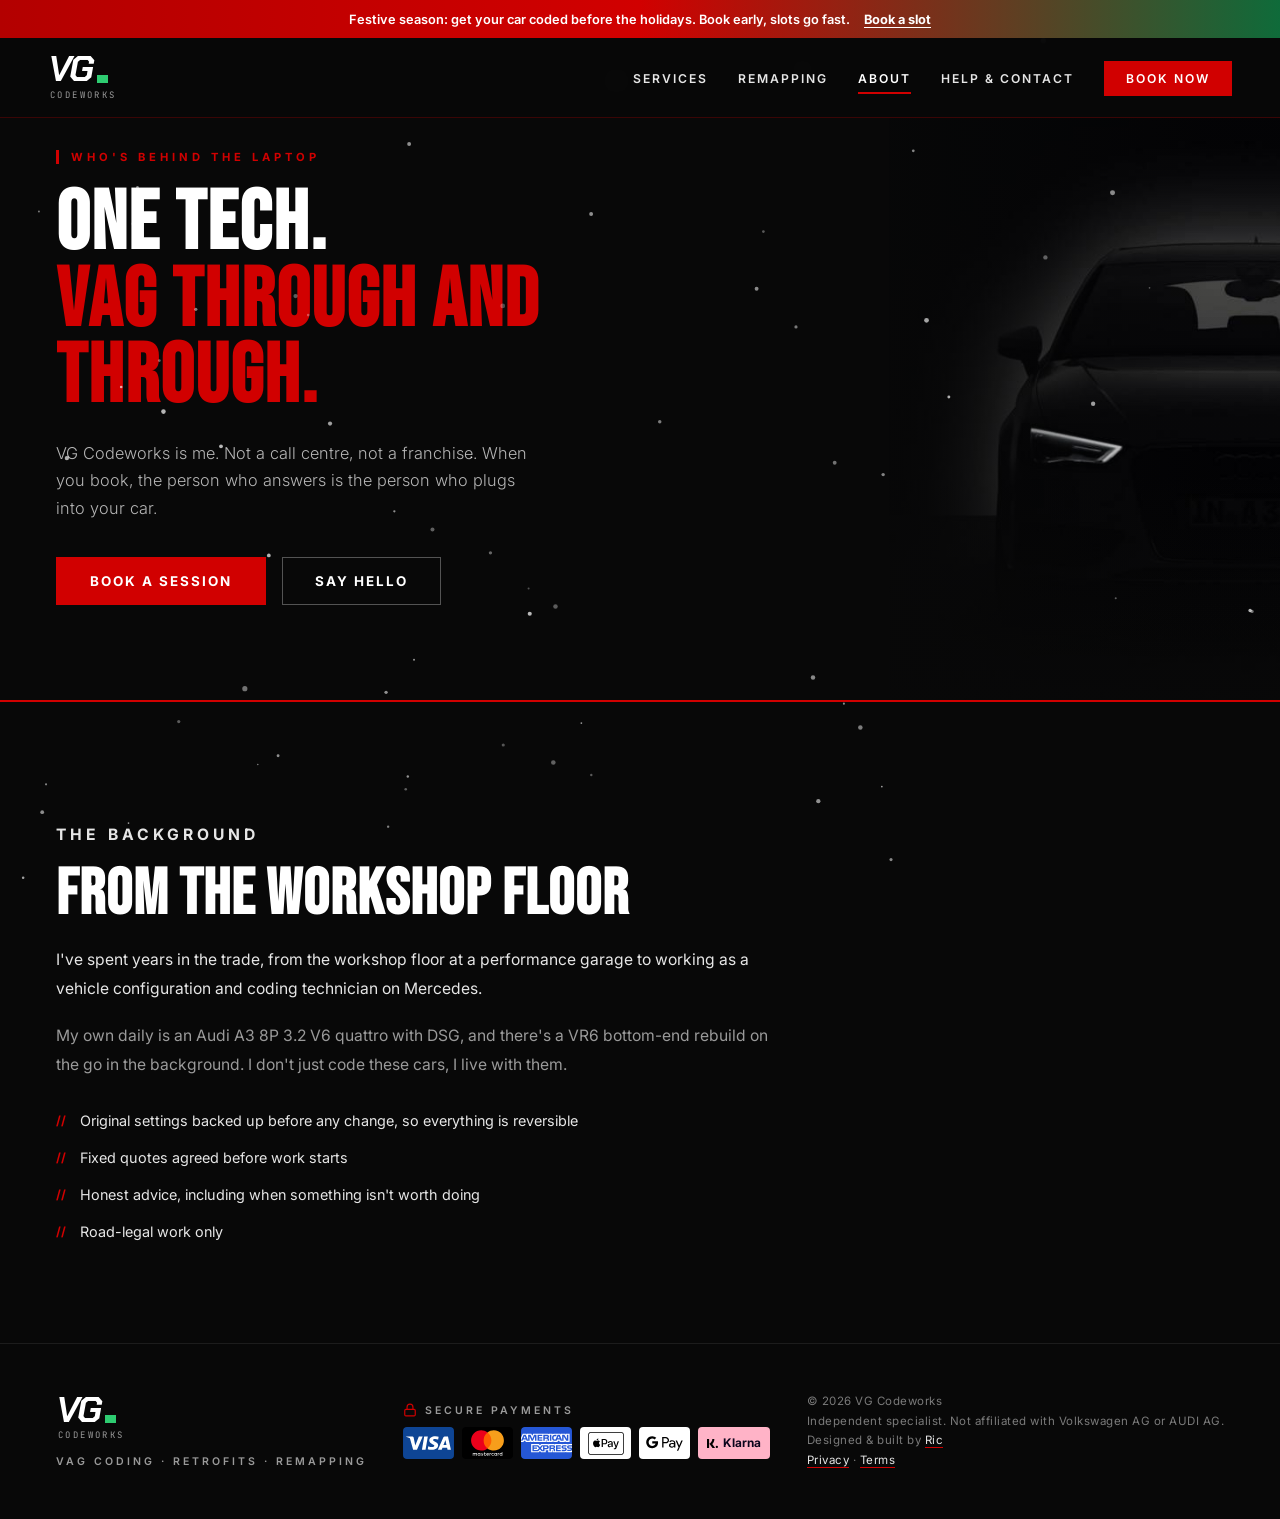
==== commit 4cacdb7d: "Add files via upload" ====
--- a/about.html
+++ b/about.html
@@ -11,7 +11,9 @@
 <meta property="og:title" content="About | VG Codeworks">
 <meta property="og:description" content="One hands-on VAG technician based in Orpington. Workshop and coding background, honest advice, road-legal work only.">
 <meta property="og:type" content="website">
-<link rel="icon" href="data:image/svg+xml,%3Csvg xmlns='http://www.w3.org/2000/svg' viewBox='0 0 64 64'%3E%3Crect width='64' height='64' fill='%23080808'/%3E%3Ctext x='7' y='45' font-family='Arial Black,Arial' font-weight='900' font-style='italic' font-size='32' letter-spacing='-2' fill='%23fff'%3EVG%3C/text%3E%3Crect x='49' y='38' width='9' height='7' fill='%23d10000'/%3E%3C/svg%3E">
+<link rel="icon" href="images/icons/favicon.ico" sizes="any">
+<link rel="icon" href="images/icons/icon.svg" type="image/svg+xml">
+<link rel="apple-touch-icon" href="images/icons/apple-touch-icon.png">
 <link rel="preconnect" href="https://fonts.googleapis.com">
 <link rel="preconnect" href="https://fonts.gstatic.com" crossorigin>
 <link href="https://fonts.googleapis.com/css2?family=Bebas+Neue&family=Chakra+Petch:ital,wght@1,700&family=Inter:wght@300;400;600;700&family=JetBrains+Mono:wght@500&display=swap" rel="stylesheet">
@@ -78,6 +80,7 @@
   <div class="footer-copy">© <span class="yr"></span> VG Codeworks<br>Independent specialist. Not affiliated with Volkswagen AG or AUDI AG.<br>Designed &amp; built by <a href="https://ric-lee.co.uk" target="_blank" rel="noopener">Ric</a><br><a href="privacy.html">Privacy</a> · <a href="terms.html">Terms</a></div>
 </footer>
 
+<script src="config.js"></script>
 <script src="main.js"></script>
 </body>
 </html>
--- a/styles.css
+++ b/styles.css
@@ -426,3 +426,20 @@
 .legal-body ul { padding-left: 20px; margin-top: 10px; display: flex; flex-direction: column; gap: 6px; }
 .legal-body a, .privacy-note a { color: var(--white); border-bottom: 1px solid var(--red); text-decoration: none; }
 @media (max-width: 960px) { .legal-hero { padding: 120px 20px 40px; } }
+
+/* ── Seasonal themes ── */
+.season-bar a { color: var(--white); font-weight: 700; text-decoration: underline; text-underline-offset: 3px; margin-left: 6px; white-space: nowrap; }
+.season-fx { position: fixed; inset: 0; width: 100%; height: 100%; pointer-events: none; z-index: 60; }
+body[data-season="halloween"] { --red: #ff6a00; --red-bright: #ff8a33; }
+body[data-season="halloween"] .promo-bar { background: linear-gradient(90deg, #ff6a00, #c43d00); }
+body[data-season="halloween"] .hero::before, body[data-season="halloween"] .page-hero::before { box-shadow: inset 0 -120px 160px -80px rgba(255,106,0,0.35); }
+body[data-season="blackfriday"] .promo-bar { background: #ffd400; color: #0a0a0a; }
+body[data-season="blackfriday"] .promo-bar a { color: #0a0a0a; }
+body[data-season="blackfriday"] .promo-bar button { background: #0a0a0a; color: #ffd400; }
+body[data-season="christmas"] .promo-bar { background: linear-gradient(90deg, #b30000, #d10000 50%, #0f6b3a); }
+body[data-season="christmas"] .logo-mark i { background: #2ecc71; }
+body[data-season="easter"], body[data-season="summer"] { --red: #e8132b; --red-bright: #ff3a4f; }
+body[data-season="easter"] .promo-bar { background: linear-gradient(90deg, #e8132b, #d4307c); }
+body[data-season="summer"] .promo-bar { background: linear-gradient(90deg, #e8132b, #ff7a00); }
+body[data-season="summer"] .hero::before { box-shadow: inset 0 -140px 180px -90px rgba(255,140,0,0.28); }
+@media (prefers-reduced-motion: reduce) { .season-fx { display: none; } }
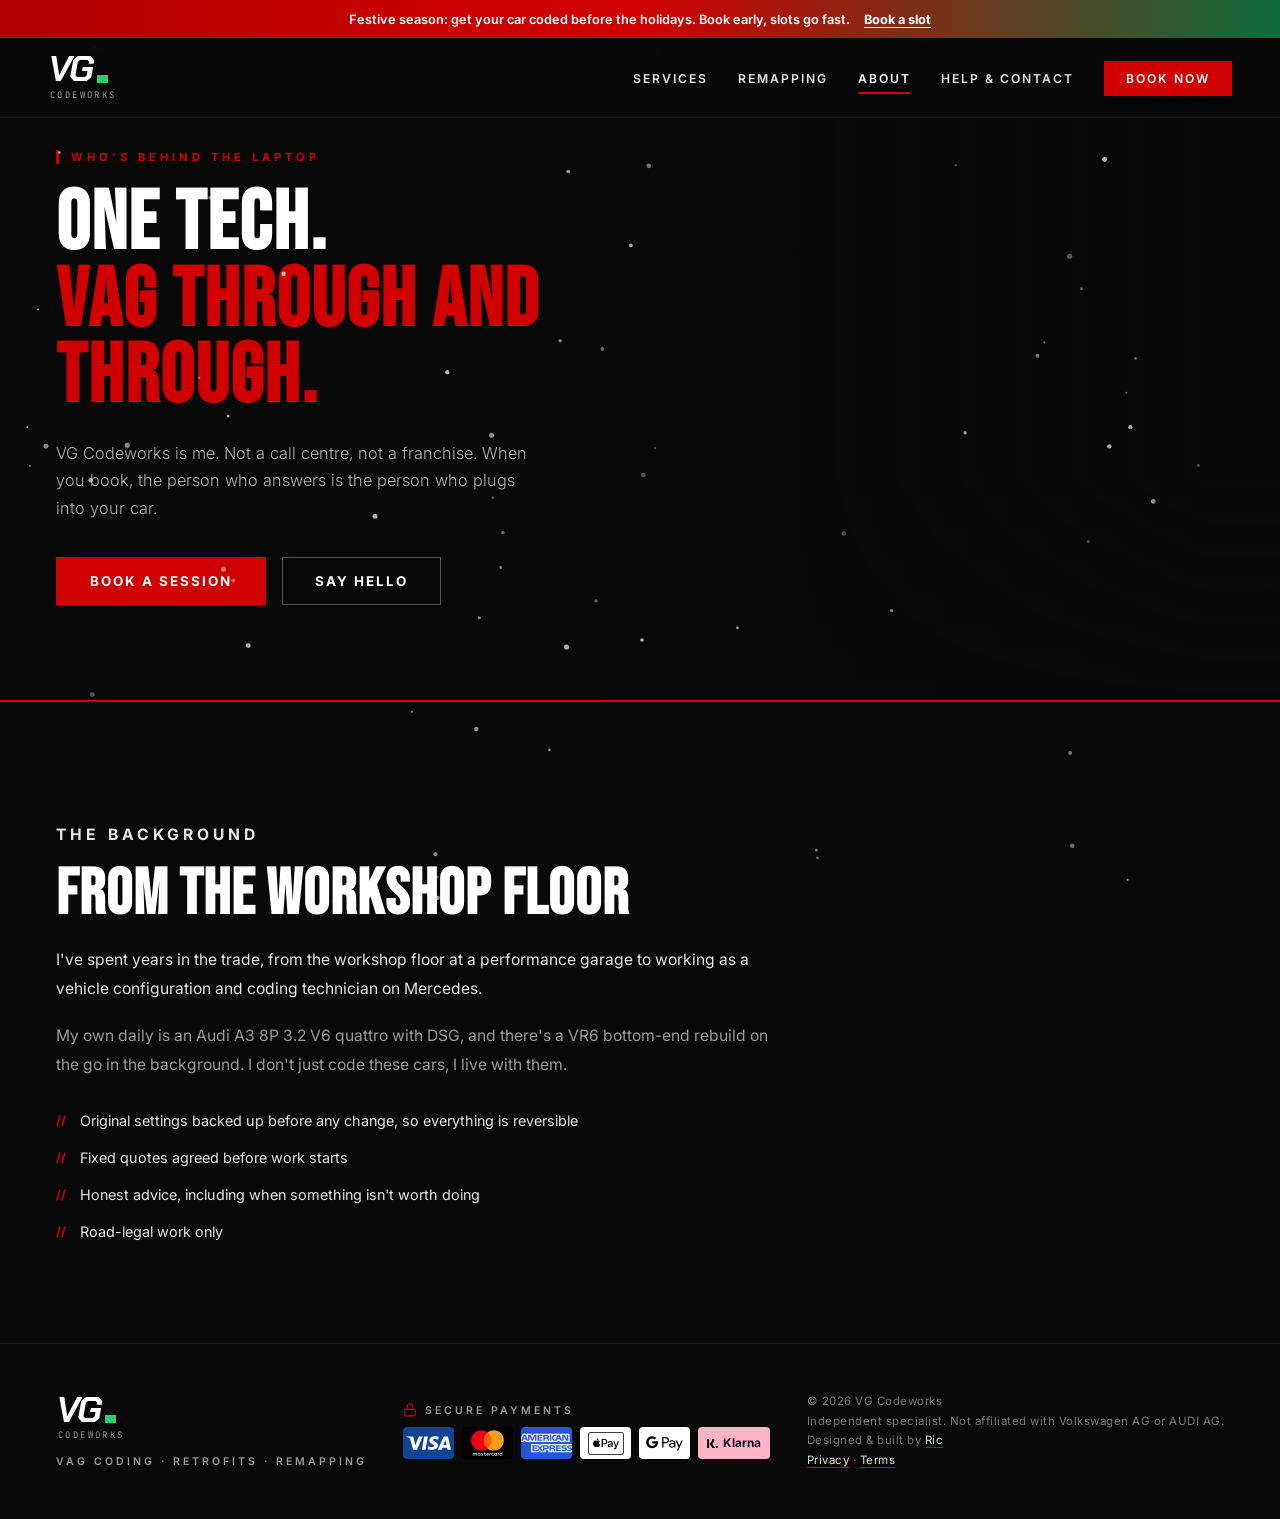
==== commit f9bc0c6e: "Update header background image in about.html" ====
--- a/about.html
+++ b/about.html
@@ -34,7 +34,7 @@
 </nav>
 
 <main>
-<header class="page-hero portrait" style="background-image: url('images/garage-silhouette.jpg'); background-position: right center">
+<header class="page-hero portrait" style="background-image: url('images/rs7-1.jpg'); background-position: right center">
   <div class="page-hero-inner">
     <div class="eyebrow">Who's Behind The Laptop</div>
     <h1 class="hero-title">ONE TECH.<br><span class="r">VAG THROUGH AND THROUGH.</span></h1>
--- a/styles.css
+++ b/styles.css
@@ -55,7 +55,7 @@
 /* ── SHARED TEXT ── */
 .eyebrow { display: inline-block; font-size: 0.7rem; font-weight: 700; letter-spacing: 4px; text-transform: uppercase; color: var(--red); border-left: 3px solid var(--red); padding-left: 12px; margin-bottom: 22px; }
 .hero-title { font-family: 'Bebas Neue', sans-serif; font-size: clamp(3.6rem, 8vw, 7.2rem); line-height: 0.92; letter-spacing: 2px; margin-bottom: 24px; }
-.hero-title .r { color: var(--red); }
+.hero-title .r, .section-title .r { color: var(--red); }
 .hero-sub { font-size: 1.02rem; font-weight: 300; color: #b5b5b5; max-width: 480px; line-height: 1.7; margin-bottom: 34px; }
 .hero-actions { display: flex; gap: 16px; flex-wrap: wrap; }
 .hero-meta { display: flex; gap: 22px; flex-wrap: wrap; margin-top: 36px; font-size: 0.74rem; font-weight: 600; letter-spacing: 1.5px; text-transform: uppercase; color: var(--grey); }
@@ -77,6 +77,36 @@
 }
 .hero-inner { position: relative; z-index: 2; width: 100%; max-width: 760px; padding: 130px 56px 90px; }
 
+/* Moving photo layer (made by main.js) */
+.bg-move { position: absolute; inset: -3%; z-index: 0; background-size: cover; background-repeat: no-repeat; pointer-events: none;
+  will-change: transform; animation: bg-settle 7s ease-out both, bg-drift 24s ease-in-out 7s infinite alternate; }
+.page-hero.portrait .bg-move { background-size: auto 100%; }
+.img-band .bg-move { animation: bg-drift 24s ease-in-out infinite alternate; }
+.hero::before, .page-hero::before, .img-band::before { z-index: 1; }
+.img-band > .bg-move { position: absolute; z-index: 0; }
+@keyframes bg-settle { from { scale: 1.08; opacity: 0.4; } to { scale: 1; opacity: 1; } }
+@keyframes bg-drift { from { translate: 0 0; } to { translate: -2% -1%; } }
+
+/* Homepage coding terminal */
+.session-section { background: radial-gradient(ellipse 60% 80% at 100% 50%, rgba(209,0,0,0.12), transparent 60%), var(--black); border-bottom: 1px solid #1a1a1a; }
+.session-inner { max-width: 1200px; margin: 0 auto; display: grid; grid-template-columns: minmax(0, 1fr) minmax(0, 520px); gap: 64px; align-items: center; }
+.session-list { list-style: none; margin-top: 28px; display: grid; gap: 14px; }
+.session-list li { position: relative; padding-left: 26px; color: #b5b5b5; font-size: 0.92rem; line-height: 1.65; }
+.session-list li::before { content: ''; position: absolute; left: 0; top: 0.55em; width: 11px; height: 8px; background: var(--red); }
+.session-list b { color: var(--white); font-weight: 600; }
+.term { background: rgba(10,10,10,0.86); border: 1px solid #262626; border-top: 3px solid var(--red); box-shadow: 0 30px 80px rgba(0,0,0,0.6); backdrop-filter: blur(6px); -webkit-backdrop-filter: blur(6px); }
+.term-bar { display: flex; align-items: center; gap: 7px; padding: 14px 18px; border-bottom: 1px solid #222; font: 500 0.74rem 'JetBrains Mono', monospace; color: #9a9a9a; letter-spacing: 0.5px; }
+.term-bar span { flex: 1; }
+.term-bar i { width: 8px; height: 8px; border-radius: 50%; background: #3a3a3a; }
+.term-bar i:first-of-type { background: var(--red); }
+.term-body { margin: 0; padding: 20px 18px 22px; height: 21.2em; overflow: hidden; font: 500 0.8rem/1.65 'JetBrains Mono', monospace; color: #f2f2f2; white-space: pre-wrap; }
+.term-body .g { color: #7a7a7a; } .term-body .ok { color: #2fd36b; } .term-body .r { color: #ff3030; }
+.term-cursor { display: inline-block; width: 0.6em; height: 1.05em; background: var(--red); vertical-align: -0.18em; animation: blink 1.1s steps(1) infinite; }
+@media (max-width: 960px) {
+  .session-inner { grid-template-columns: 1fr; gap: 36px; }
+  .term-body { font-size: 0.74rem; }
+}
+
 /* ── INNER PAGE HERO: full-width background image ── */
 .page-hero {
   position: relative; min-height: 78vh; display: flex; align-items: center; overflow: hidden;
@@ -103,7 +133,7 @@
 /* ── IMAGE BAND: full-width section with a photo behind ── */
 .img-band { position: relative; padding: 110px 56px; background-color: var(--black); background-size: cover; background-repeat: no-repeat; display: flex; align-items: center; justify-content: space-between; gap: 40px; flex-wrap: wrap; overflow: hidden; }
 .img-band::before { content: ''; position: absolute; inset: 0; background: linear-gradient(90deg, rgba(8,8,8,0.94) 0%, rgba(8,8,8,0.78) 50%, rgba(120,0,0,0.55) 100%); }
-.img-band > * { position: relative; z-index: 1; }
+.img-band > * { position: relative; z-index: 2; }
 .band-title { font-family: 'Bebas Neue', sans-serif; font-size: clamp(2.4rem, 4vw, 4.4rem); line-height: 1; letter-spacing: 1px; }
 .band-title span { color: var(--red); }
 .band-sub { font-size: 0.92rem; color: rgba(255,255,255,0.8); margin-top: 12px; font-weight: 300; }
@@ -113,6 +143,13 @@
 .brands-label { font-size: 0.65rem; font-weight: 700; letter-spacing: 3px; text-transform: uppercase; color: var(--grey); }
 .brand-tags { display: flex; gap: 10px; flex-wrap: wrap; }
 .brand-tag { font-size: 0.72rem; font-weight: 700; letter-spacing: 2px; text-transform: uppercase; color: var(--light); padding: 4px 12px; border: 1px solid #333; }
+.brand-logos { list-style: none; display: flex; flex-wrap: wrap; gap: 8px; margin: 0; padding: 0; flex: 1; }
+.brand-logo { display: flex; align-items: center; gap: 10px; padding: 8px 14px; border: 1px solid #2a2a2a; background: rgba(255,255,255,0.02); font-size: 0.7rem; font-weight: 700; letter-spacing: 2px; text-transform: uppercase; color: var(--light); }
+.brand-logo img { width: 30px; height: 30px; object-fit: contain; opacity: 0.9; }
+.brand-logo.text-only { min-height: 48px; }
+.brands-label { width: 100%; }
+.brands-note { width: 100%; font-size: 0.66rem; color: #6a6a6a; letter-spacing: 0.3px; margin: 2px 0 0; }
+@media (max-width: 520px) { .brand-logos { display: grid; grid-template-columns: 1fr 1fr; } .brand-logo { padding: 8px 10px; letter-spacing: 1.5px; } }
 
 /* ── CARDS ── */
 .services-grid { display: grid; grid-template-columns: repeat(auto-fit, minmax(250px, 1fr)); gap: 2px; }
@@ -266,6 +303,7 @@
   .hero-inner { padding: 120px 20px 64px; }
   .page-hero { min-height: 86vh; align-items: flex-end; padding: 120px 20px 64px; }
   .page-hero.portrait { background-size: cover; background-position: center !important; }
+  .page-hero.portrait .bg-move { background-size: cover; background-position: center !important; }
   .page-hero::before, .page-hero.portrait::before { background: linear-gradient(0deg, rgba(8,8,8,0.97) 0%, rgba(8,8,8,0.85) 45%, rgba(8,8,8,0.3) 100%); }
   .brands, section, .img-band, footer { padding-left: 20px; padding-right: 20px; }
   section, .img-band { padding-top: 72px; padding-bottom: 72px; }
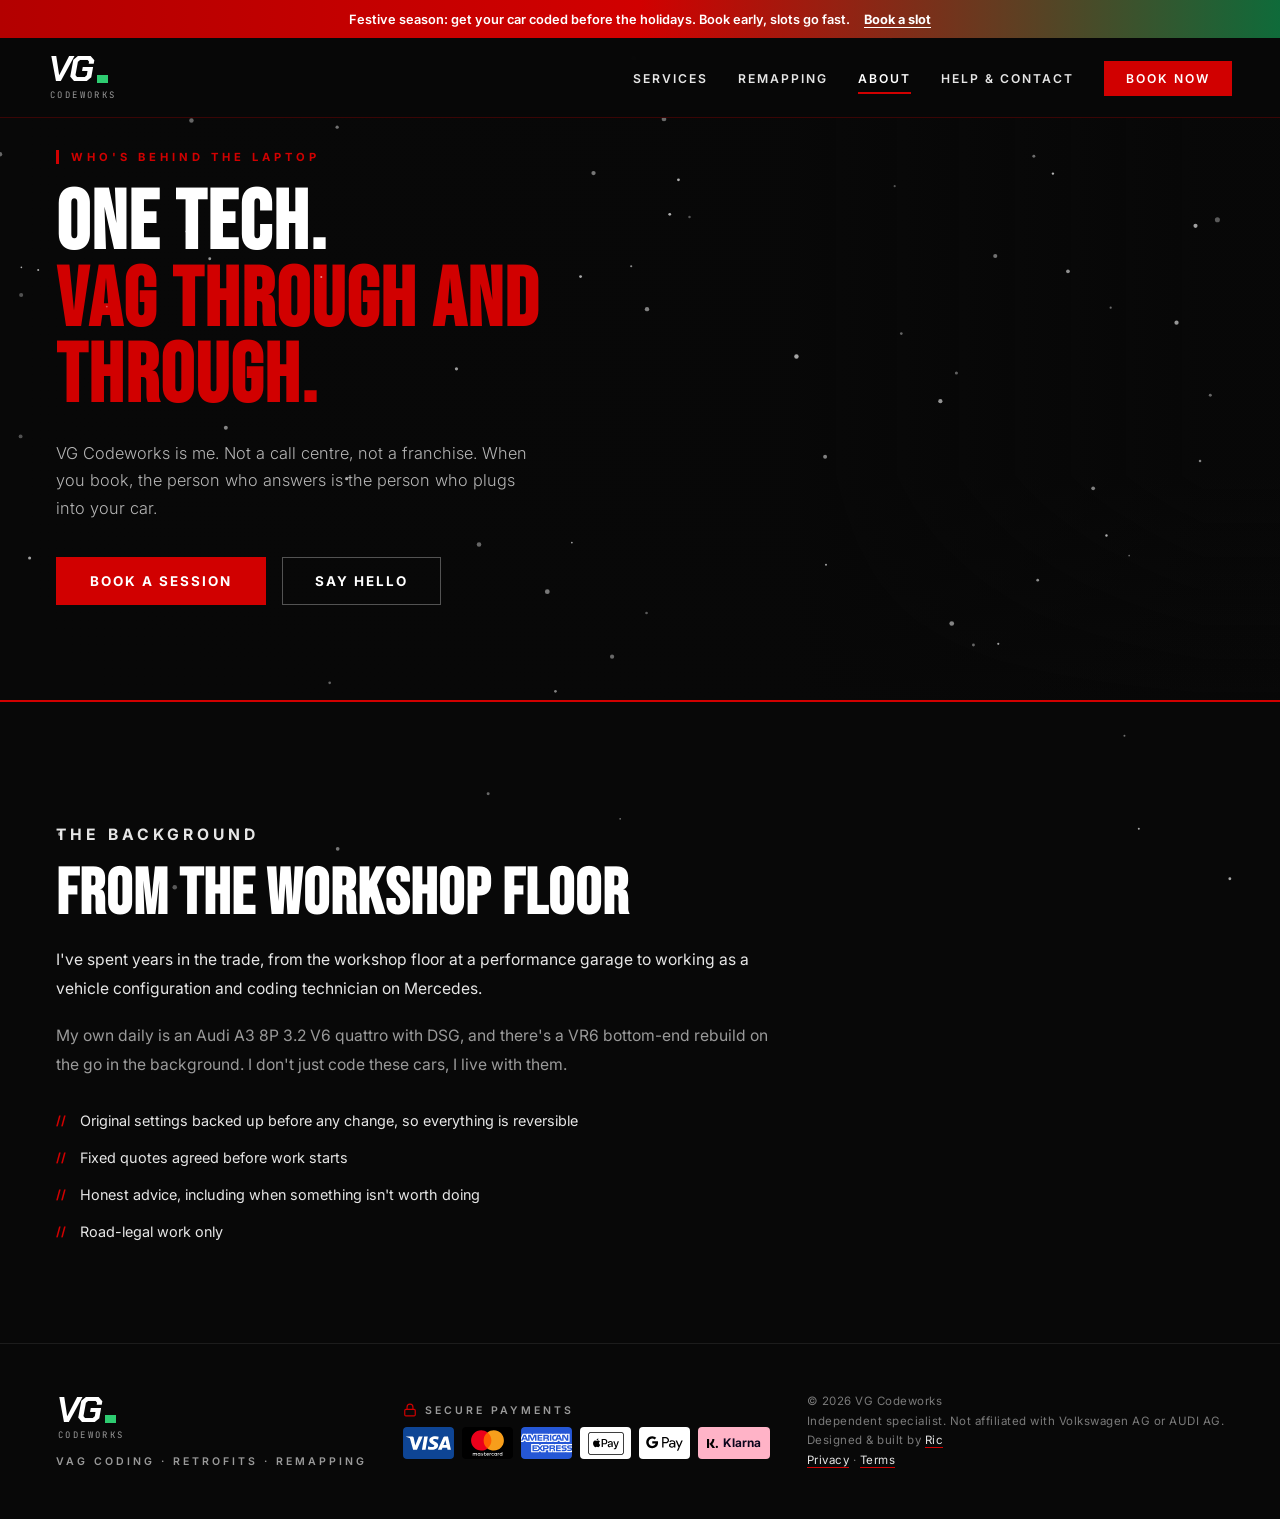
==== commit 440981ad: "Update about.html" ====
--- a/about.html
+++ b/about.html
@@ -34,7 +34,7 @@
 </nav>
 
 <main>
-<header class="page-hero portrait" style="background-image: url('images/rs7-1.jpg'); background-position: right center">
+<header class="page-hero portrait" style="background-image: url('images/rs7_front.jpg'); background-position: right center">
   <div class="page-hero-inner">
     <div class="eyebrow">Who's Behind The Laptop</div>
     <h1 class="hero-title">ONE TECH.<br><span class="r">VAG THROUGH AND THROUGH.</span></h1>
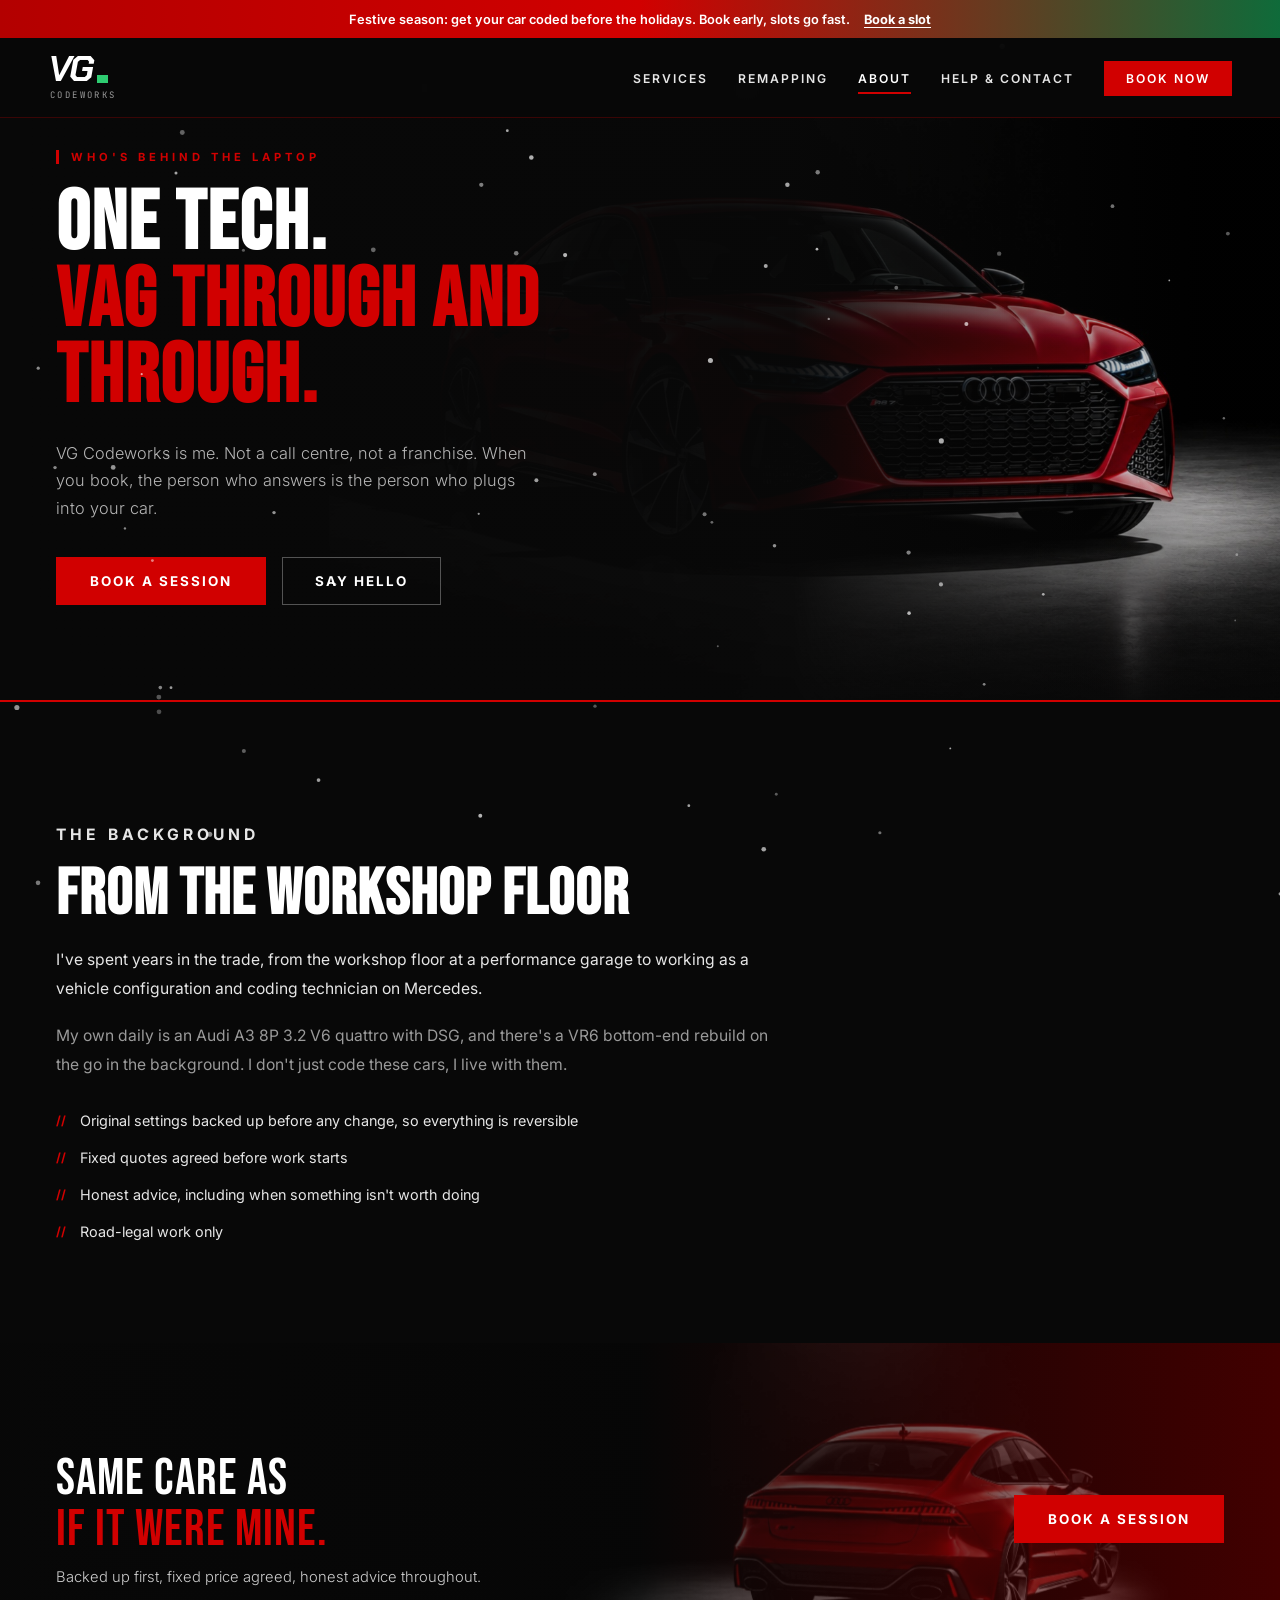
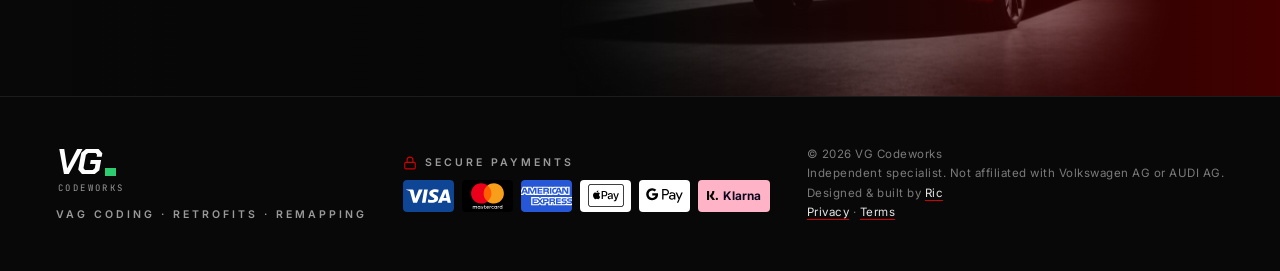
==== commit 85a496e1: "Add files via upload" ====
--- a/about.html
+++ b/about.html
@@ -58,6 +58,13 @@
     </ul>
   </div>
 </section>
+<div class="img-band" style="background-image: url('images/rs7_rear_band.jpg'); background-position: 68% 60%">
+  <div class="reveal">
+    <div class="band-title">SAME CARE AS<br><span>IF IT WERE MINE.</span></div>
+    <p class="band-sub">Backed up first, fixed price agreed, honest advice throughout.</p>
+  </div>
+  <a href="book.html" class="btn btn-primary">Book a Session</a>
+</div>
 </main>
 
 <footer>
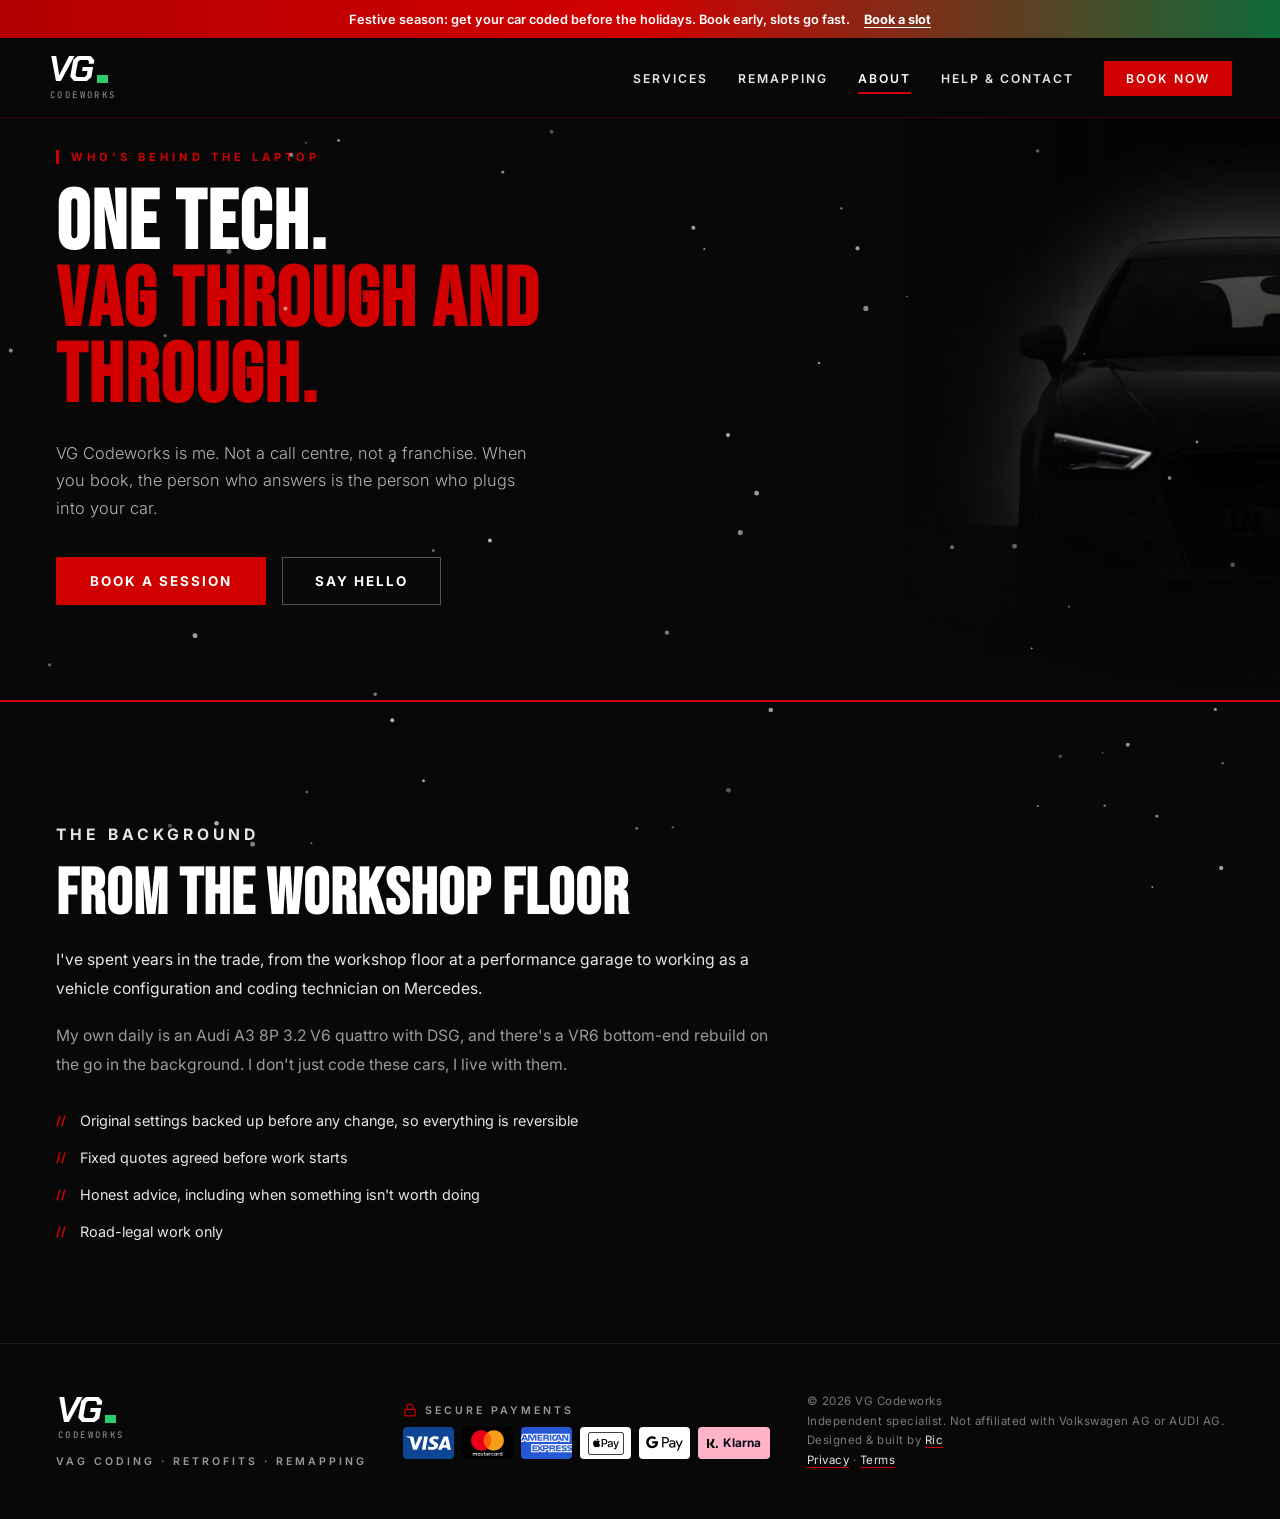
==== commit 504424c2: "Add files via upload" ====
--- a/about.html
+++ b/about.html
@@ -34,7 +34,7 @@
 </nav>
 
 <main>
-<header class="page-hero portrait" style="background-image: url('images/rs7_front.jpg'); background-position: right center">
+<header class="page-hero portrait" style="background-image: url('images/garage-silhouette.jpg'); background-position: right center">
   <div class="page-hero-inner">
     <div class="eyebrow">Who's Behind The Laptop</div>
     <h1 class="hero-title">ONE TECH.<br><span class="r">VAG THROUGH AND THROUGH.</span></h1>
@@ -58,13 +58,6 @@
     </ul>
   </div>
 </section>
-<div class="img-band" style="background-image: url('images/rs7_rear_band.jpg'); background-position: 68% 60%">
-  <div class="reveal">
-    <div class="band-title">SAME CARE AS<br><span>IF IT WERE MINE.</span></div>
-    <p class="band-sub">Backed up first, fixed price agreed, honest advice throughout.</p>
-  </div>
-  <a href="book.html" class="btn btn-primary">Book a Session</a>
-</div>
 </main>
 
 <footer>
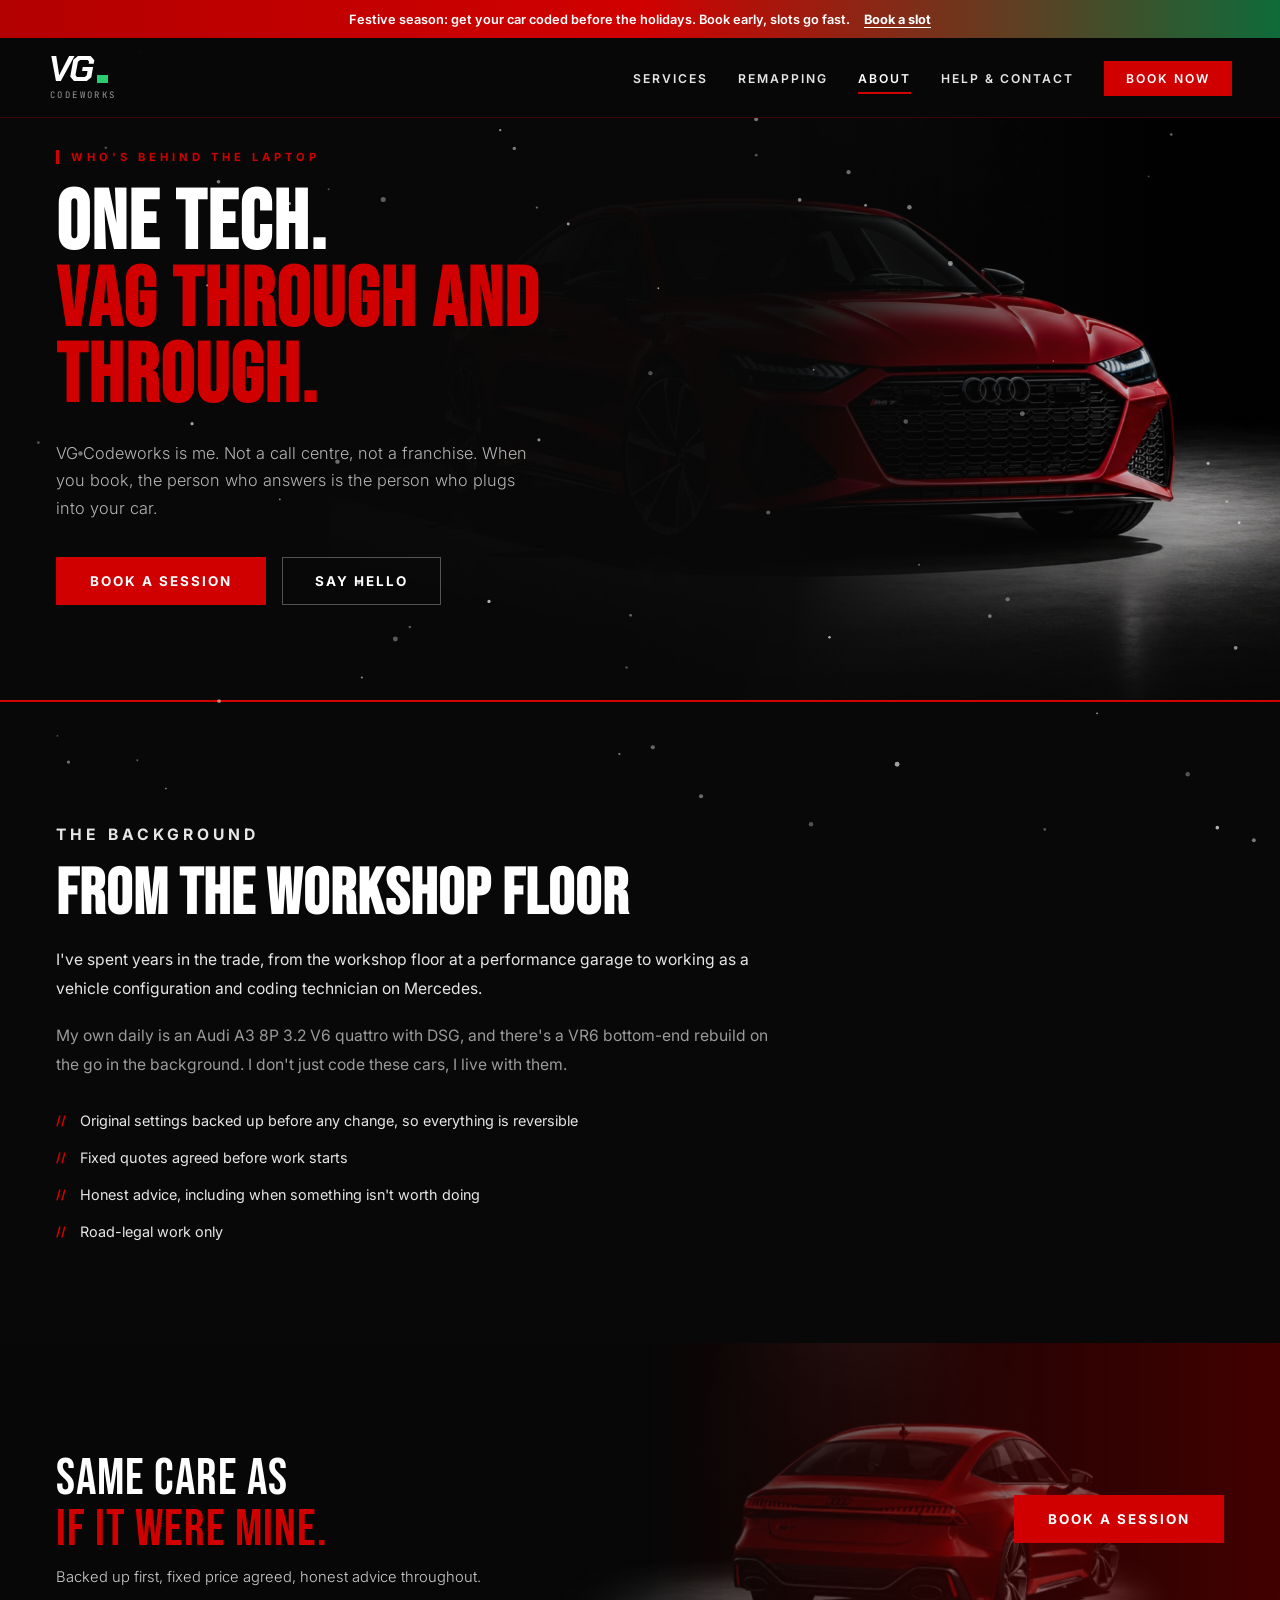
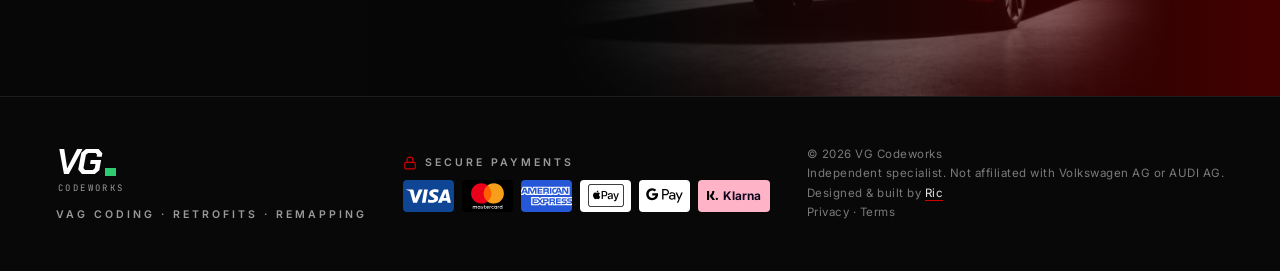
==== commit f914fd23: "Add files via upload" ====
--- a/about.html
+++ b/about.html
@@ -34,7 +34,7 @@
 </nav>
 
 <main>
-<header class="page-hero portrait" style="background-image: url('images/garage-silhouette.jpg'); background-position: right center">
+<header class="page-hero portrait" style="background-image: url('images/rs7_front.jpg'); background-position: right center">
   <div class="page-hero-inner">
     <div class="eyebrow">Who's Behind The Laptop</div>
     <h1 class="hero-title">ONE TECH.<br><span class="r">VAG THROUGH AND THROUGH.</span></h1>
@@ -58,6 +58,13 @@
     </ul>
   </div>
 </section>
+<div class="img-band" style="background-image: url('images/rs7_rear_band.jpg'); background-position: 68% 60%">
+  <div class="reveal">
+    <div class="band-title">SAME CARE AS<br><span>IF IT WERE MINE.</span></div>
+    <p class="band-sub">Backed up first, fixed price agreed, honest advice throughout.</p>
+  </div>
+  <a href="book.html" class="btn btn-primary">Book a Session</a>
+</div>
 </main>
 
 <footer>
@@ -77,7 +84,7 @@
       <li class="pay-chip klarna"><img src="images/pay/klarna.svg" alt="" width="12" height="12">Klarna</li>
     </ul>
   </div>
-  <div class="footer-copy">© <span class="yr"></span> VG Codeworks<br>Independent specialist. Not affiliated with Volkswagen AG or AUDI AG.<br>Designed &amp; built by <a href="https://ric-lee.co.uk" target="_blank" rel="noopener">Ric</a><br><a href="privacy.html">Privacy</a> · <a href="terms.html">Terms</a></div>
+  <div class="footer-copy">© <span class="yr"></span> VG Codeworks<br>Independent specialist. Not affiliated with Volkswagen AG or AUDI AG.<br>Designed &amp; built by <a href="https://ric-lee.co.uk" target="_blank" rel="noopener">Ric</a><br><span class="footer-legal"><a href="privacy.html">Privacy</a> · <a href="terms.html">Terms</a></span></div>
 </footer>
 
 <script src="config.js"></script>
--- a/styles.css
+++ b/styles.css
@@ -284,6 +284,8 @@
 .footer-copy { font-size: 0.72rem; color: #7a7a7a; letter-spacing: 0.5px; line-height: 1.7; }
 .footer-copy a { color: var(--light); text-decoration: none; border-bottom: 1px solid var(--red); }
 .footer-copy a:hover { color: var(--red); }
+.footer-copy .footer-legal a { color: inherit; border-bottom: 0; }
+.footer-copy .footer-legal a:hover { color: var(--white); }
 
 /* Reveal on scroll */
 .reveal { opacity: 0; transform: translateY(18px); transition: opacity 0.6s ease, transform 0.6s ease; }
